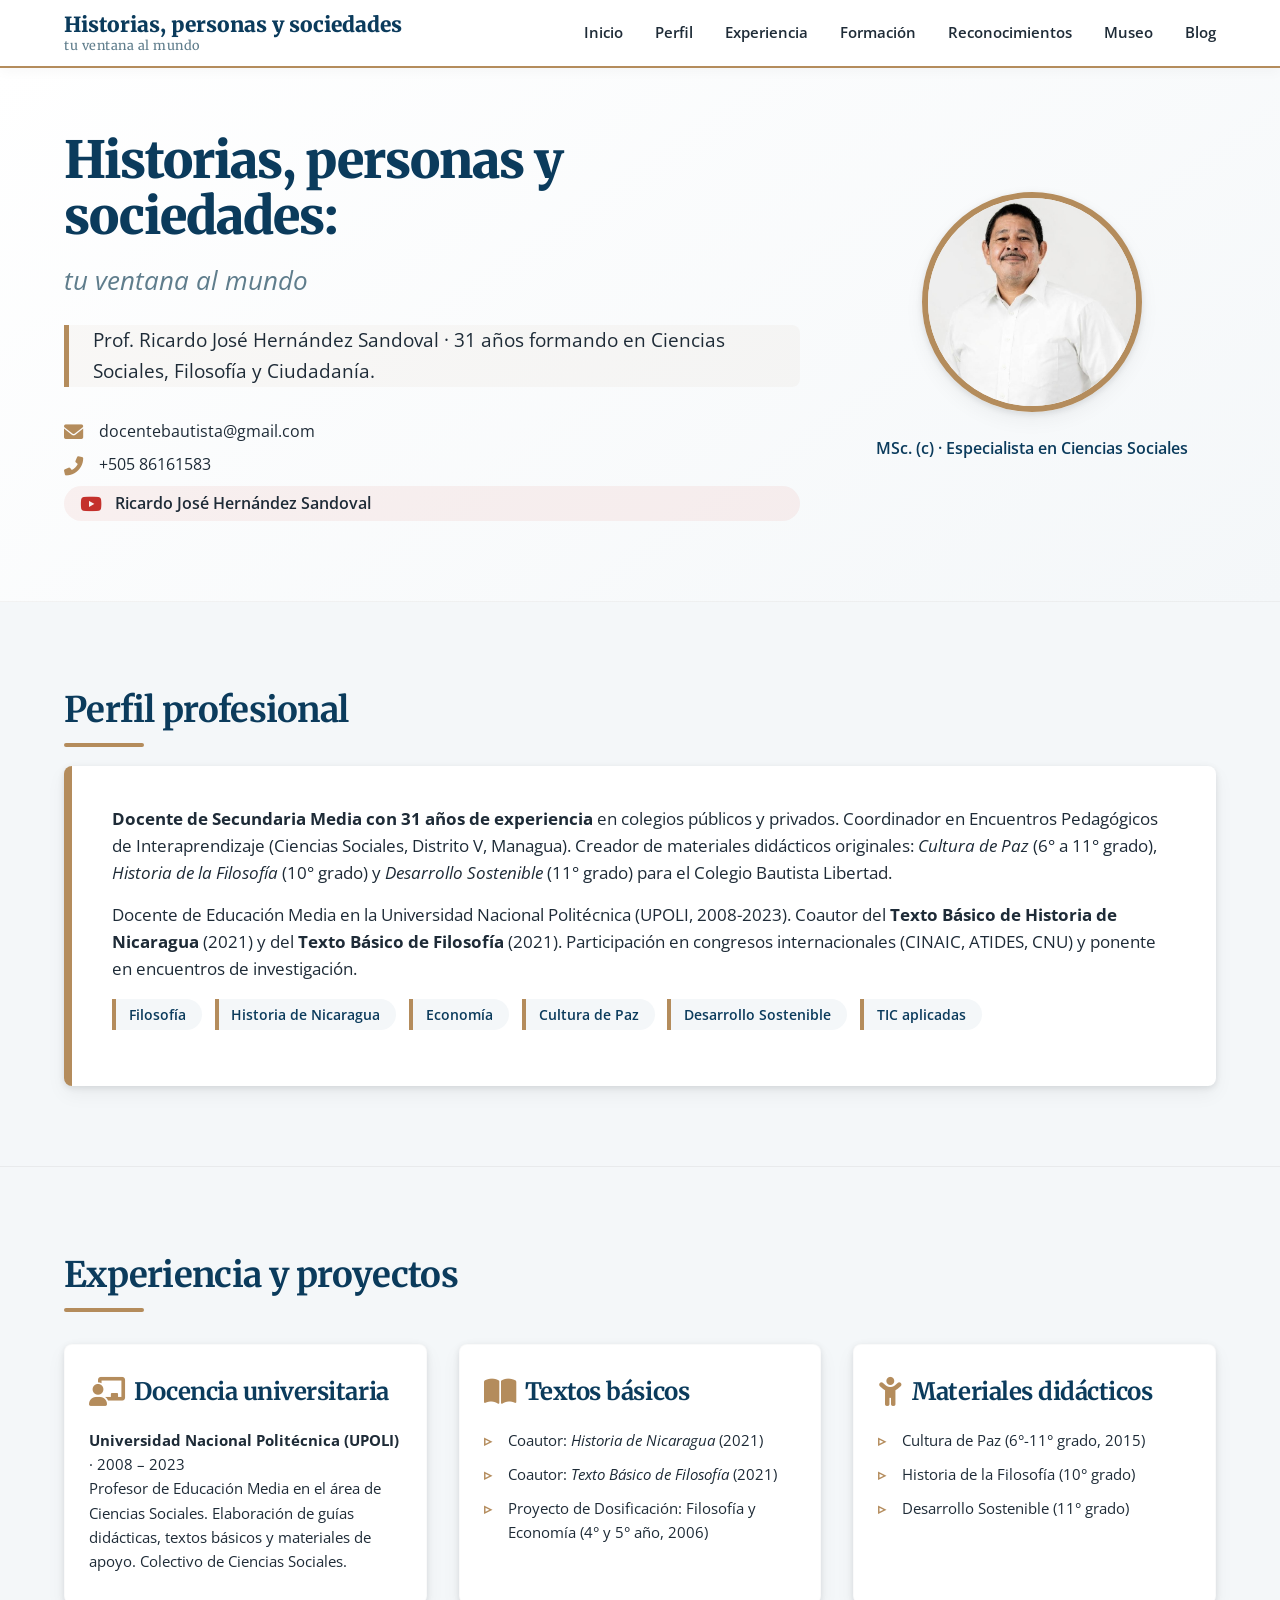
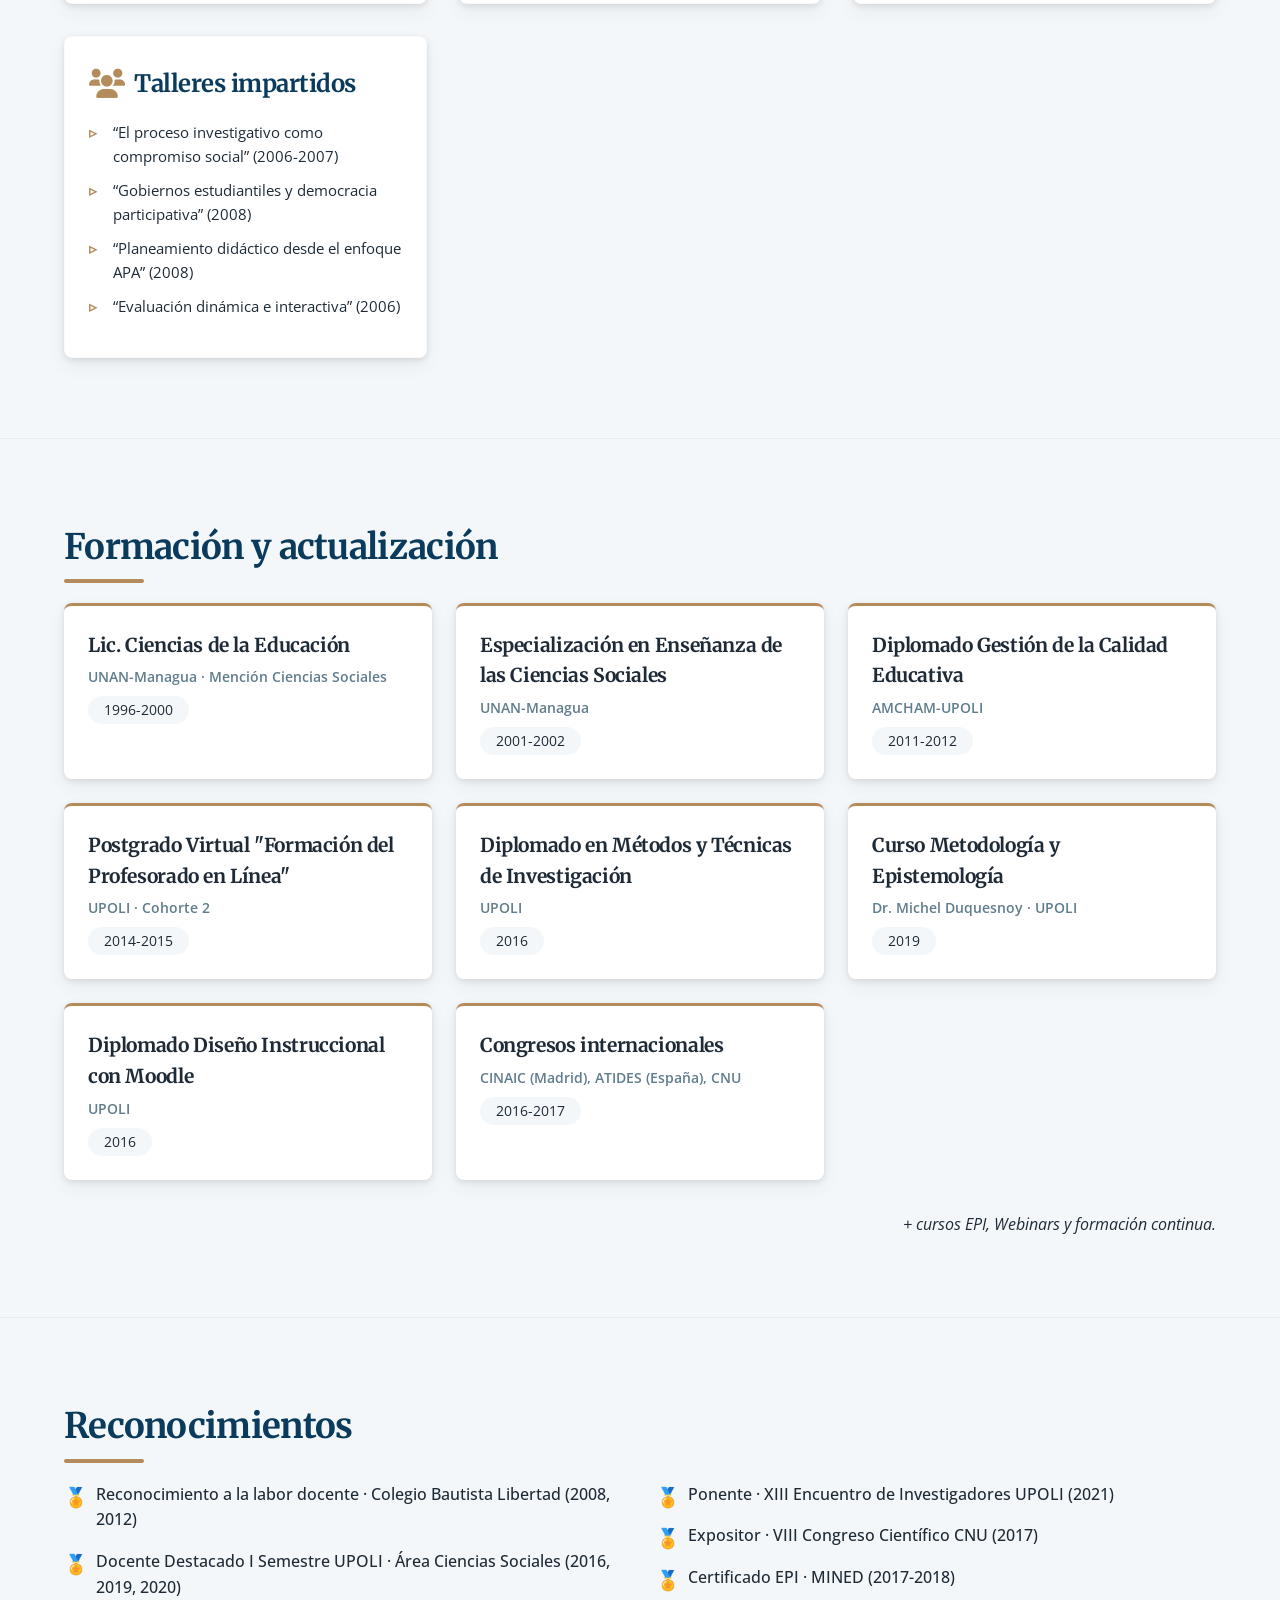
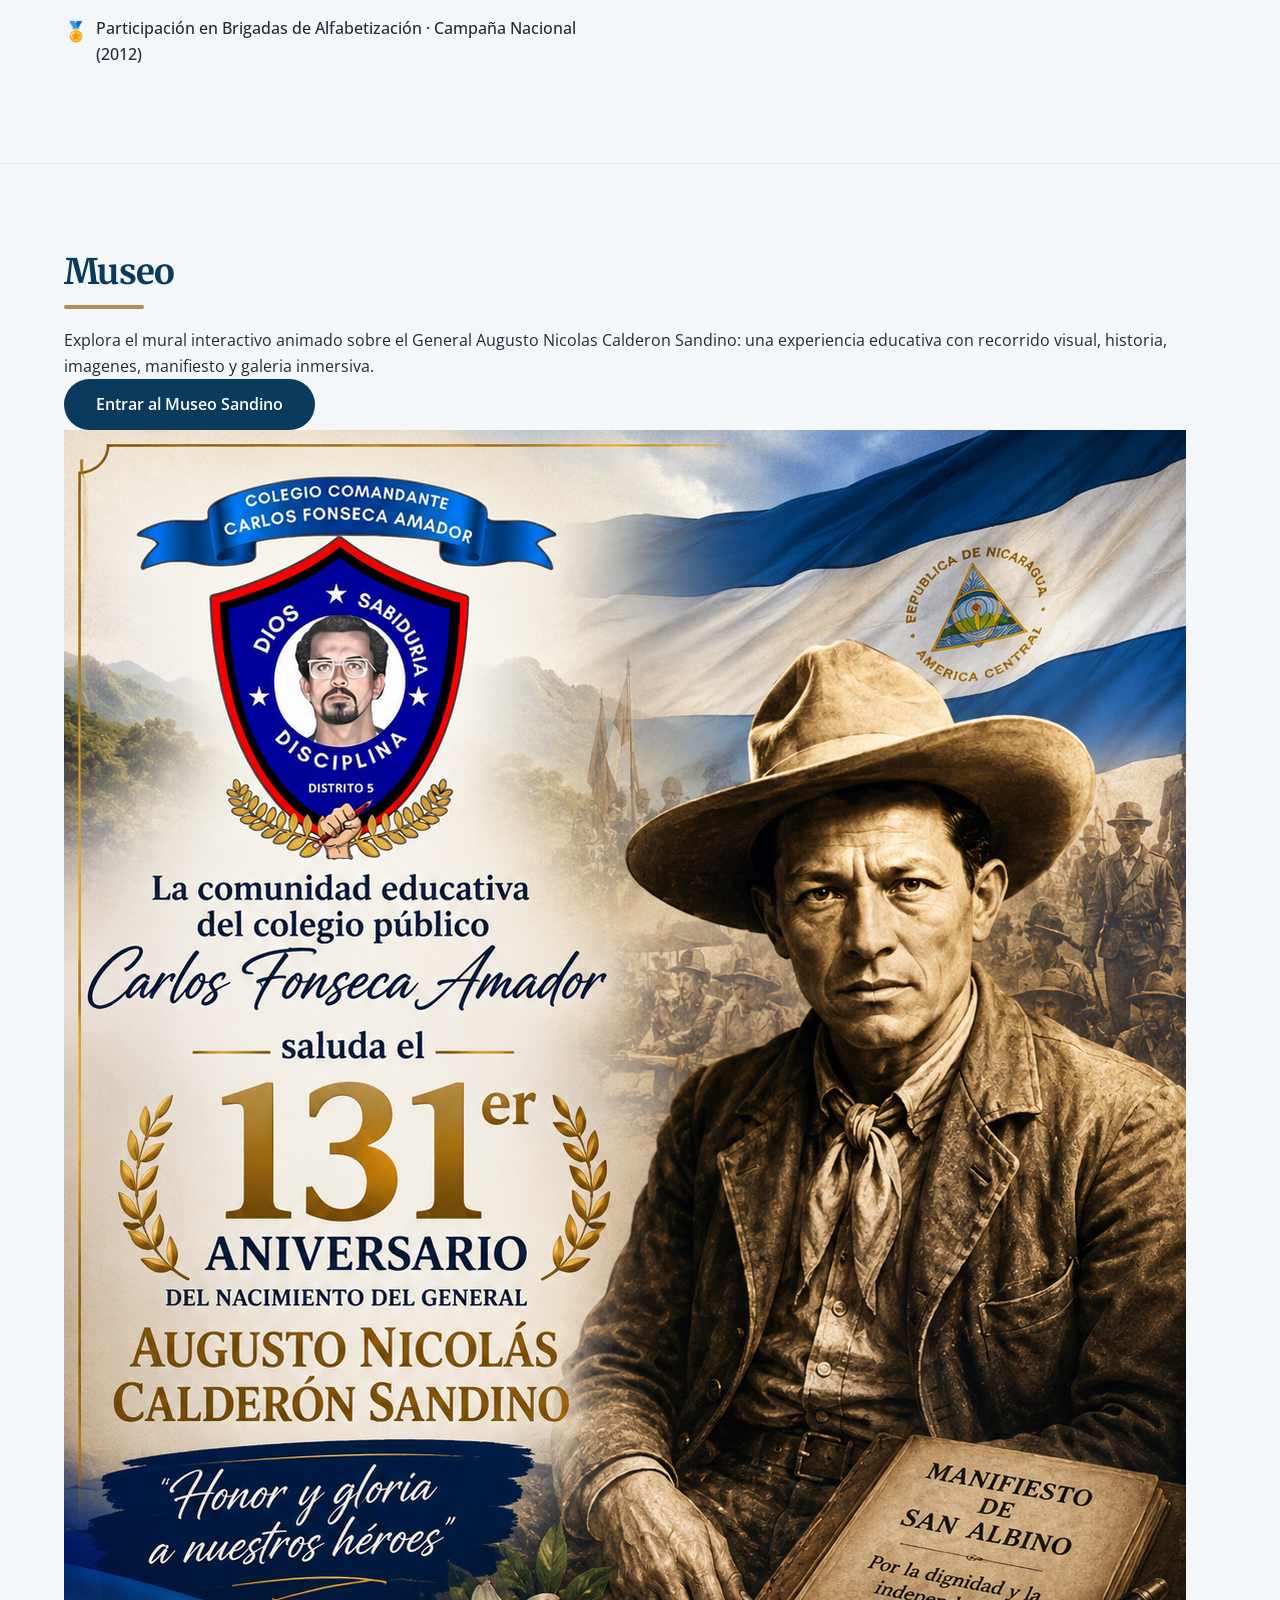
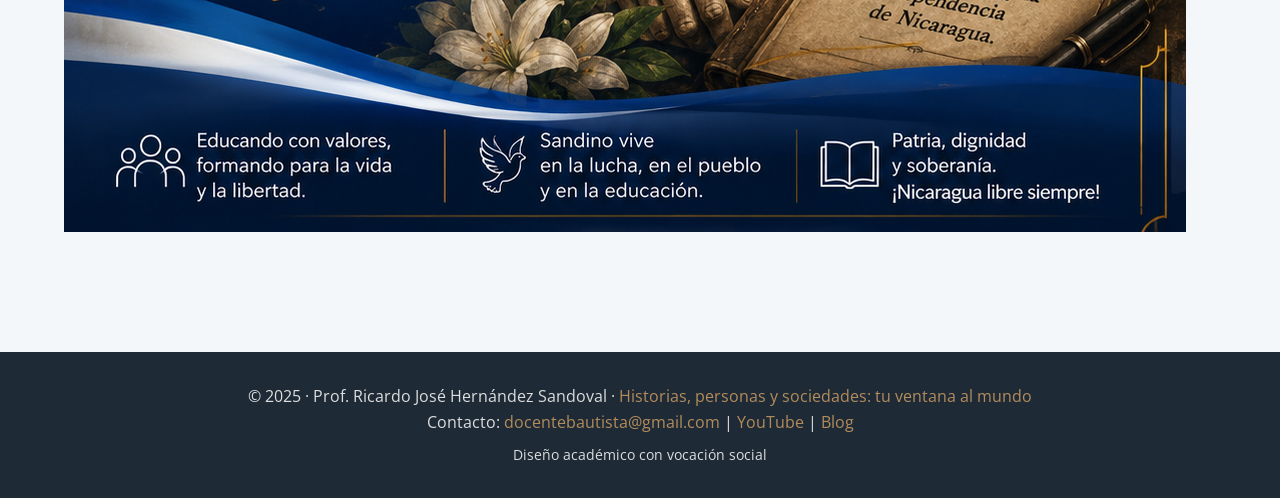
==== index.html @ a8b9818d "Publicar sitio de ciencias sociales" ====
<!DOCTYPE html>
<html lang="es">
<head>
    <meta charset="UTF-8">
    <meta name="viewport" content="width=device-width, initial-scale=1.0">
    <title>Historias, personas y sociedades · Prof. Ricardo Hernández</title>
    <!-- Fuentes Google Fonts -->
    <link rel="preconnect" href="https://fonts.googleapis.com">
    <link rel="preconnect" href="https://fonts.gstatic.com" crossorigin>
    <link href="https://fonts.googleapis.com/css2?family=Merriweather:wght@400;700;900&family=Open+Sans:wght@300;400;600;700&display=swap" rel="stylesheet">
    <!-- Font Awesome 6 -->
    <link rel="stylesheet" href="https://cdnjs.cloudflare.com/ajax/libs/font-awesome/6.0.0-beta3/css/all.min.css">
    <!-- Hoja de estilos personalizada -->
    <link rel="stylesheet" href="css/styles.css">
</head>
<body>
    <!-- BARRA DE NAVEGACIÓN -->
    <nav class="navbar">
        <div class="container">
            <div class="logo">
                <a href="index.html">Historias, personas y sociedades</a>
                <span>tu ventana al mundo</span>
            </div>
            <ul class="nav-menu" id="nav-menu">
                <li><a href="index.html#inicio">Inicio</a></li>
                <li><a href="index.html#perfil">Perfil</a></li>
                <li><a href="index.html#experiencia">Experiencia</a></li>
                <li><a href="index.html#formacion">Formación</a></li>
                <li><a href="index.html#reconocimientos">Reconocimientos</a></li>
                <li><a href="museo-sandino.html">Museo</a></li>
                <li><a href="blog.html">Blog</a></li>
            </ul>
            <div class="hamburger" id="hamburger">
                <span></span><span></span><span></span>
            </div>
        </div>
    </nav>

    <!-- SECCIÓN INICIO / HERO -->
    <section id="inicio">
        <div class="container hero">
            <div class="hero-content">
                <h1>Historias, personas y sociedades:</h1>
                <div class="subtitle">tu ventana al mundo</div>
                <p class="intro-text">Prof. Ricardo José Hernández Sandoval · 31 años formando en Ciencias Sociales, Filosofía y Ciudadanía.</p>
                <div class="hero-contact">
                    <p><i class="fas fa-envelope"></i> docentebautista@gmail.com</p>
                    <p><i class="fas fa-phone-alt"></i> +505 86161583</p>
                    <a href="https://www.youtube.com/@RicardoJoseHernandezSandoval" target="_blank" class="youtube-link"><i class="fab fa-youtube"></i> Ricardo José Hernández Sandoval</a>
                </div>
            </div>
            <div class="hero-avatar">
                <!-- Foto de perfil real: recortada desde la cintura hacia arriba y centrada -->
                <img src="profile.jpg" alt="Prof. Ricardo José Hernández Sandoval" style="width: 220px; height: 220px; border-radius: 50%; object-fit: cover; object-position: center 30%; border: 6px solid var(--accent); box-shadow: var(--shadow);">
                <p style="margin-top: 1rem; font-weight: 600; color: var(--primary);">MSc. (c) · Especialista en Ciencias Sociales</p>
            </div>
        </div>
    </section>

    <!-- PERFIL PROFESIONAL -->
    <section id="perfil">
        <div class="container">
            <h2 class="section-title">Perfil profesional</h2>
            <div class="perfil-texto">
                <p><strong>Docente de Secundaria Media con 31 años de experiencia</strong> en colegios públicos y privados. Coordinador en Encuentros Pedagógicos de Interaprendizaje (Ciencias Sociales, Distrito V, Managua). Creador de materiales didácticos originales: <em>Cultura de Paz</em> (6° a 11° grado), <em>Historia de la Filosofía</em> (10° grado) y <em>Desarrollo Sostenible</em> (11° grado) para el Colegio Bautista Libertad.</p>
                <p style="margin-top: 1rem;">Docente de Educación Media en la Universidad Nacional Politécnica (UPOLI, 2008-2023). Coautor del <strong>Texto Básico de Historia de Nicaragua</strong> (2021) y del <strong>Texto Básico de Filosofía</strong> (2021). Participación en congresos internacionales (CINAIC, ATIDES, CNU) y ponente en encuentros de investigación.</p>
                <div class="badge-list">
                    <span class="badge">Filosofía</span>
                    <span class="badge">Historia de Nicaragua</span>
                    <span class="badge">Economía</span>
                    <span class="badge">Cultura de Paz</span>
                    <span class="badge">Desarrollo Sostenible</span>
                    <span class="badge">TIC aplicadas</span>
                </div>
            </div>
        </div>
    </section>

    <!-- EXPERIENCIA DESTACADA y MATERIALES -->
    <section id="experiencia">
        <div class="container">
            <h2 class="section-title">Experiencia y proyectos</h2>
            <div class="card-grid">
                <div class="card">
                    <h3><i class="fas fa-chalkboard-teacher"></i> Docencia universitaria</h3>
                    <p><strong>Universidad Nacional Politécnica (UPOLI)</strong> · 2008 – 2023</p>
                    <p>Profesor de Educación Media en el área de Ciencias Sociales. Elaboración de guías didácticas, textos básicos y materiales de apoyo. Colectivo de Ciencias Sociales.</p>
                </div>
                <div class="card">
                    <h3><i class="fas fa-book-open"></i> Textos básicos</h3>
                    <ul>
                        <li>Coautor: <em>Historia de Nicaragua</em> (2021)</li>
                        <li>Coautor: <em>Texto Básico de Filosofía</em> (2021)</li>
                        <li>Proyecto de Dosificación: Filosofía y Economía (4° y 5° año, 2006)</li>
                    </ul>
                </div>
                <div class="card">
                    <h3><i class="fas fa-child"></i> Materiales didácticos</h3>
                    <ul>
                        <li>Cultura de Paz (6°-11° grado, 2015)</li>
                        <li>Historia de la Filosofía (10° grado)</li>
                        <li>Desarrollo Sostenible (11° grado)</li>
                    </ul>
                </div>
                <div class="card">
                    <h3><i class="fas fa-users"></i> Talleres impartidos</h3>
                    <ul>
                        <li>“El proceso investigativo como compromiso social” (2006-2007)</li>
                        <li>“Gobiernos estudiantiles y democracia participativa” (2008)</li>
                        <li>“Planeamiento didáctico desde el enfoque APA” (2008)</li>
                        <li>“Evaluación dinámica e interactiva” (2006)</li>
                    </ul>
                </div>
            </div>
        </div>
    </section>

    <!-- FORMACIÓN ACADÉMICA Y DIPLOMADOS -->
    <section id="formacion">
        <div class="container">
            <h2 class="section-title">Formación y actualización</h2>
            <div class="formacion-grid">
                <div class="formacion-item">
                    <h4>Lic. Ciencias de la Educación</h4>
                    <div class="institucion">UNAN-Managua · Mención Ciencias Sociales</div>
                    <div class="fecha">1996-2000</div>
                </div>
                <div class="formacion-item">
                    <h4>Especialización en Enseñanza de las Ciencias Sociales</h4>
                    <div class="institucion">UNAN-Managua</div>
                    <div class="fecha">2001-2002</div>
                </div>
                <div class="formacion-item">
                    <h4>Diplomado Gestión de la Calidad Educativa</h4>
                    <div class="institucion">AMCHAM-UPOLI</div>
                    <div class="fecha">2011-2012</div>
                </div>
                <div class="formacion-item">
                    <h4>Postgrado Virtual "Formación del Profesorado en Línea"</h4>
                    <div class="institucion">UPOLI · Cohorte 2</div>
                    <div class="fecha">2014-2015</div>
                </div>
                <div class="formacion-item">
                    <h4>Diplomado en Métodos y Técnicas de Investigación</h4>
                    <div class="institucion">UPOLI</div>
                    <div class="fecha">2016</div>
                </div>
                <div class="formacion-item">
                    <h4>Curso Metodología y Epistemología</h4>
                    <div class="institucion">Dr. Michel Duquesnoy · UPOLI</div>
                    <div class="fecha">2019</div>
                </div>
                <div class="formacion-item">
                    <h4>Diplomado Diseño Instruccional con Moodle</h4>
                    <div class="institucion">UPOLI</div>
                    <div class="fecha">2016</div>
                </div>
                <div class="formacion-item">
                    <h4>Congresos internacionales</h4>
                    <div class="institucion">CINAIC (Madrid), ATIDES (España), CNU</div>
                    <div class="fecha">2016-2017</div>
                </div>
            </div>
            <p style="margin-top: 2rem; text-align: right; font-style: italic;">+ cursos EPI, Webinars y formación continua.</p>
        </div>
    </section>

    <!-- RECONOCIMIENTOS -->
    <section id="reconocimientos">
        <div class="container">
            <h2 class="section-title">Reconocimientos</h2>
            <div style="display: grid; grid-template-columns: repeat(auto-fit, minmax(300px, 1fr)); gap: 2rem;">
                <ul class="reconocimientos-list">
                    <li>Reconocimiento a la labor docente · Colegio Bautista Libertad (2008, 2012)</li>
                    <li>Docente Destacado I Semestre UPOLI · Área Ciencias Sociales (2016, 2019, 2020)</li>
                    <li>Participación en Brigadas de Alfabetización · Campaña Nacional (2012)</li>
                </ul>
                <ul class="reconocimientos-list">
                    <li>Ponente · XIII Encuentro de Investigadores UPOLI (2021)</li>
                    <li>Expositor · VIII Congreso Científico CNU (2017)</li>
                    <li>Certificado EPI · MINED (2017-2018)</li>
                </ul>
            </div>
        </div>
    </section>

    <!-- MUSEO INTERACTIVO SANDINO -->
    <section id="museo">
        <div class="container museo-home">
            <div class="museo-home-content">
                <h2 class="section-title">Museo</h2>
                <p>Explora el mural interactivo animado sobre el General Augusto Nicolas Calderon Sandino: una experiencia educativa con recorrido visual, historia, imagenes, manifiesto y galeria inmersiva.</p>
                <a href="museo-sandino.html" class="btn museo-btn">Entrar al Museo Sandino</a>
            </div>
            <a href="museo-sandino.html" class="museo-preview" aria-label="Entrar al Museo Sandino">
                <img src="museo-sandino/assets/img/file_00000000f3e871fdb42c41a5eed35c4b.png" alt="Vista previa del mural interactivo sobre Sandino">
            </a>
        </div>
    </section>

    <!-- FOOTER -->
    <footer>
        <div class="container">
            <p>© 2025 · Prof. Ricardo José Hernández Sandoval · <a href="index.html">Historias, personas y sociedades: tu ventana al mundo</a></p>
            <p>Contacto: <a href="mailto:docentebautista@gmail.com">docentebautista@gmail.com</a> | <a href="https://www.youtube.com/@RicardoJoseHernandezSandoval" target="_blank">YouTube</a> | <a href="blog.html">Blog</a></p>
            <p style="margin-top: 0.5rem; font-size: 0.9rem;">Diseño académico con vocación social</p>
        </div>
    </footer>

    <!-- Archivo JavaScript -->
    <script src="scripts/script.js"></script>
</body>
</html>
---- css/styles.css ----
/* === RESET Y VARIABLES === */
* {
    margin: 0;
    padding: 0;
    box-sizing: border-box;
}

:root {
    --primary: #0b3b5c;       /* Azul profundo académico */
    --secondary: #5f7d8c;     /* Gris azulado para detalles */
    --accent: #b48c5c;        /* Acento cálido (ocre) */
    --light: #f4f7f9;         /* Fondo muy suave */
    --dark: #1e2b37;           /* Casi negro para textos */
    --white: #ffffff;
    --shadow: 0 8px 20px rgba(0,0,0,0.05), 0 2px 6px rgba(0,20,30,0.1);
    --border-radius: 8px;
}

body {
    font-family: 'Open Sans', sans-serif;
    color: var(--dark);
    background-color: var(--light);
    line-height: 1.6;
    scroll-behavior: smooth;
}

h1, h2, h3, h4 {
    font-family: 'Merriweather', serif;
    font-weight: 700;
    letter-spacing: -0.02em;
}

a {
    text-decoration: none;
    color: inherit;
}

.container {
    max-width: 1200px;
    margin: 0 auto;
    padding: 0 24px;
}

/* === NAVBAR === */
.navbar {
    background-color: var(--white);
    box-shadow: 0 4px 12px rgba(0,0,0,0.03);
    position: sticky;
    top: 0;
    z-index: 100;
    padding: 0.8rem 0;
    border-bottom: 2px solid var(--accent);
}

.navbar .container {
    display: flex;
    justify-content: space-between;
    align-items: center;
}

.logo {
    font-family: 'Merriweather', serif;
    font-weight: 900;
    font-size: 1.3rem;
    color: var(--primary);
    line-height: 1.2;
}
.logo span {
    display: block;
    font-size: 0.8rem;
    font-weight: 400;
    color: var(--secondary);
    letter-spacing: 0.5px;
}

.nav-menu {
    display: flex;
    list-style: none;
    gap: 2rem;
}

.nav-menu a {
    font-weight: 600;
    font-size: 0.95rem;
    color: var(--dark);
    padding: 0.5rem 0;
    border-bottom: 2px solid transparent;
    transition: 0.2s;
}
.nav-menu a:hover {
    border-bottom-color: var(--accent);
    color: var(--primary);
}

.hamburger {
    display: none;
    flex-direction: column;
    cursor: pointer;
    gap: 5px;
}
.hamburger span {
    width: 28px;
    height: 3px;
    background-color: var(--primary);
    border-radius: 3px;
    transition: 0.2s;
}

/* === SECCIONES GENERALES === */
section {
    padding: 5rem 0;
    border-bottom: 1px solid rgba(0,0,0,0.05);
}
section:last-of-type {
    border-bottom: none;
}

.section-title {
    font-size: 2.2rem;
    color: var(--primary);
    margin-bottom: 1.2rem;
    position: relative;
    padding-bottom: 0.5rem;
}
.section-title::after {
    content: '';
    position: absolute;
    bottom: 0;
    left: 0;
    width: 80px;
    height: 4px;
    background: var(--accent);
    border-radius: 4px;
}

.card-grid {
    display: grid;
    grid-template-columns: repeat(auto-fit, minmax(280px, 1fr));
    gap: 2rem;
    margin-top: 2rem;
}

.card {
    background: var(--white);
    border-radius: var(--border-radius);
    padding: 1.8rem 1.5rem;
    box-shadow: var(--shadow);
    transition: transform 0.2s, box-shadow 0.2s;
    border: 1px solid rgba(0,0,0,0.02);
}
.card:hover {
    transform: translateY(-5px);
    box-shadow: 0 15px 30px rgba(0,30,50,0.1);
}
.card h3 {
    color: var(--primary);
    margin-bottom: 1rem;
    font-size: 1.5rem;
    display: flex;
    align-items: center;
    gap: 0.6rem;
}
.card h3 i {
    color: var(--accent);
    font-size: 1.8rem;
}
.card p, .card li {
    color: var(--dark);
    font-size: 0.95rem;
}
.card ul {
    list-style: none;
}
.card li {
    margin-bottom: 0.6rem;
    padding-left: 1.5rem;
    position: relative;
}
.card li::before {
    content: "▹";
    color: var(--accent);
    position: absolute;
    left: 0;
    font-weight: bold;
}

.badge-list {
    display: flex;
    flex-wrap: wrap;
    gap: 0.8rem;
    margin: 1rem 0;
}
.badge {
    background: var(--light);
    border-left: 4px solid var(--accent);
    padding: 0.3rem 1rem 0.3rem 0.8rem;
    font-weight: 600;
    font-size: 0.85rem;
    color: var(--primary);
    border-radius: 0 20px 20px 0;
}

/* === HERO === */
#inicio {
    background: linear-gradient(145deg, var(--white) 0%, var(--light) 100%);
    padding: 4rem 0 5rem;
}
.hero {
    display: flex;
    align-items: center;
    gap: 3rem;
    flex-wrap: wrap;
}
.hero-content {
    flex: 2;
    min-width: 300px;
}
.hero-content h1 {
    font-size: 3.2rem;
    font-weight: 900;
    color: var(--primary);
    line-height: 1.1;
    margin-bottom: 1rem;
}
.hero-content .subtitle {
    font-size: 1.6rem;
    font-weight: 400;
    color: var(--secondary);
    margin-bottom: 1.5rem;
    font-style: italic;
}
.hero-content .intro-text {
    font-size: 1.2rem;
    margin-bottom: 2rem;
    border-left: 5px solid var(--accent);
    padding-left: 1.5rem;
    background: rgba(180,140,92,0.05);
    border-radius: 0 8px 8px 0;
}
.hero-avatar {
    flex: 1;
    min-width: 220px;
    text-align: center;
}
.avatar-circle {
    width: 220px;
    height: 220px;
    background: var(--primary);
    border-radius: 50%;
    margin: 0 auto;
    display: flex;
    align-items: center;
    justify-content: center;
    border: 6px solid var(--accent);
    box-shadow: var(--shadow);
}
.avatar-circle span {
    font-size: 5rem;
    font-weight: 900;
    color: var(--white);
    font-family: 'Merriweather', serif;
    text-transform: uppercase;
    letter-spacing: 4px;
}
.hero-contact {
    margin-top: 1rem;
    display: flex;
    flex-direction: column;
    gap: 0.5rem;
}
.hero-contact a, .hero-contact p {
    display: inline-flex;
    align-items: center;
    gap: 0.7rem;
    font-size: 1rem;
    color: var(--dark);
}
.hero-contact i {
    color: var(--accent);
    width: 1.5rem;
    font-size: 1.2rem;
}
.youtube-link {
    background: #c4302b10;
    padding: 0.3rem 1rem;
    border-radius: 40px;
    font-weight: 600;
}
.youtube-link i {
    color: #c4302b;
}

/* === PERFIL === */
.perfil-texto {
    background: var(--white);
    padding: 2.5rem;
    border-radius: var(--border-radius);
    box-shadow: var(--shadow);
    font-size: 1.05rem;
    border-left: 8px solid var(--accent);
}

/* === EXPERIENCIA === */
.exp-item {
    margin-bottom: 2rem;
}
.exp-item h3 {
    font-size: 1.4rem;
    margin-bottom: 0.2rem;
    color: var(--primary);
}
.exp-meta {
    font-weight: 600;
    color: var(--secondary);
    margin-bottom: 0.5rem;
    display: block;
}

/* === FORMACIÓN === */
.formacion-grid {
    display: grid;
    grid-template-columns: repeat(auto-fill, minmax(280px, 1fr));
    gap: 1.5rem;
}
.formacion-item {
    background: var(--white);
    padding: 1.5rem;
    border-radius: var(--border-radius);
    box-shadow: var(--shadow);
    border-top: 3px solid var(--accent);
}
.formacion-item h4 {
    font-size: 1.2rem;
    margin-bottom: 0.3rem;
}
.formacion-item .institucion {
    color: var(--secondary);
    font-weight: 600;
    font-size: 0.9rem;
    margin-bottom: 0.5rem;
}
.formacion-item .fecha {
    font-size: 0.85rem;
    background: var(--light);
    display: inline-block;
    padding: 0.2rem 1rem;
    border-radius: 20px;
}

/* === RECONOCIMIENTOS === */
.reconocimientos-list {
    list-style: none;
}
.reconocimientos-list li {
    margin-bottom: 1rem;
    padding-left: 2rem;
    position: relative;
    font-weight: 500;
}
.reconocimientos-list li::before {
    content: "🏅";
    position: absolute;
    left: 0;
    color: var(--accent);
    font-size: 1.2rem;
}

/* === BLOG === */
.blog-intro {
    font-size: 1.2rem;
    margin-bottom: 2rem;
    color: var(--secondary);
}
.blog-grid {
    display: grid;
    grid-template-columns: repeat(auto-fit, minmax(280px, 1fr));
    gap: 2rem;
    margin-top: 1rem;
}
.blog-card {
    background: var(--white);
    border-radius: var(--border-radius);
    padding: 1.8rem 1.5rem;
    box-shadow: var(--shadow);
    transition: transform 0.2s, box-shadow 0.2s;
    border: 1px solid rgba(0,0,0,0.02);
    display: flex;
    flex-direction: column;
}
.blog-card:hover {
    transform: translateY(-5px);
    box-shadow: 0 15px 30px rgba(0,30,50,0.1);
}
.blog-card-header {
    display: flex;
    align-items: center;
    gap: 0.8rem;
    margin-bottom: 0.8rem;
}
.blog-card-header i {
    font-size: 2rem;
    color: var(--accent);
}
.blog-card-header h3 {
    font-size: 1.4rem;
    color: var(--primary);
    margin: 0;
}
.blog-meta {
    font-size: 0.85rem;
    color: var(--secondary);
    margin-bottom: 0.8rem;
    font-weight: 600;
}
.blog-excerpt {
    font-size: 0.95rem;
    margin-bottom: 1.2rem;
    flex-grow: 1;
}
.blog-link {
    color: var(--primary);
    font-weight: 600;
    display: inline-flex;
    align-items: center;
    gap: 0.4rem;
    transition: gap 0.2s;
    border-bottom: 1px solid transparent;
}
.blog-link:hover {
    gap: 0.8rem;
    border-bottom-color: var(--accent);
}
.blog-card-youtube {
    border-left: 4px solid #c4302b;
}
.blog-note {
    margin-top: 2.5rem;
    font-style: italic;
    text-align: center;
    background: var(--light);
    padding: 1rem;
    border-radius: 40px;
}
.blog-note a {
    color: var(--primary);
    text-decoration: underline;
}

/* === BOTONES (útil para enlaces) === */
.btn {
    display: inline-block;
    background: var(--primary);
    color: white;
    padding: 0.8rem 2rem;
    border-radius: 40px;
    font-weight: 600;
    transition: background 0.2s;
    border: none;
    cursor: pointer;
}
.btn:hover {
    background: var(--secondary);
}

/* === FOOTER === */
footer {
    background: var(--dark);
    color: #ddd;
    text-align: center;
    padding: 2rem 0;
    margin-top: 2rem;
}
footer a {
    color: var(--accent);
}
footer a:hover {
    text-decoration: underline;
}

/* === RESPONSIVE === */
@media (max-width: 768px) {
    .nav-menu {
        position: fixed;
        left: -100%;
        top: 70px;
        flex-direction: column;
        background-color: var(--white);
        width: 100%;
        text-align: center;
        transition: 0.3s;
        box-shadow: 0 10px 20px rgba(0,0,0,0.1);
        padding: 2rem 0;
        gap: 1.5rem;
        border-top: 2px solid var(--accent);
    }
    .nav-menu.active {
        left: 0;
    }
    .hamburger {
        display: flex;
    }
    .hero {
        flex-direction: column-reverse;
        text-align: center;
    }
    .hero-content h1 {
        font-size: 2.5rem;
    }
    .hero-content .intro-text {
        text-align: left;
    }
    .section-title {
        font-size: 2rem;
    }

    .nav-menu a.active {
    border-bottom-color: var(--accent);
    color: var(--primary);
}
}
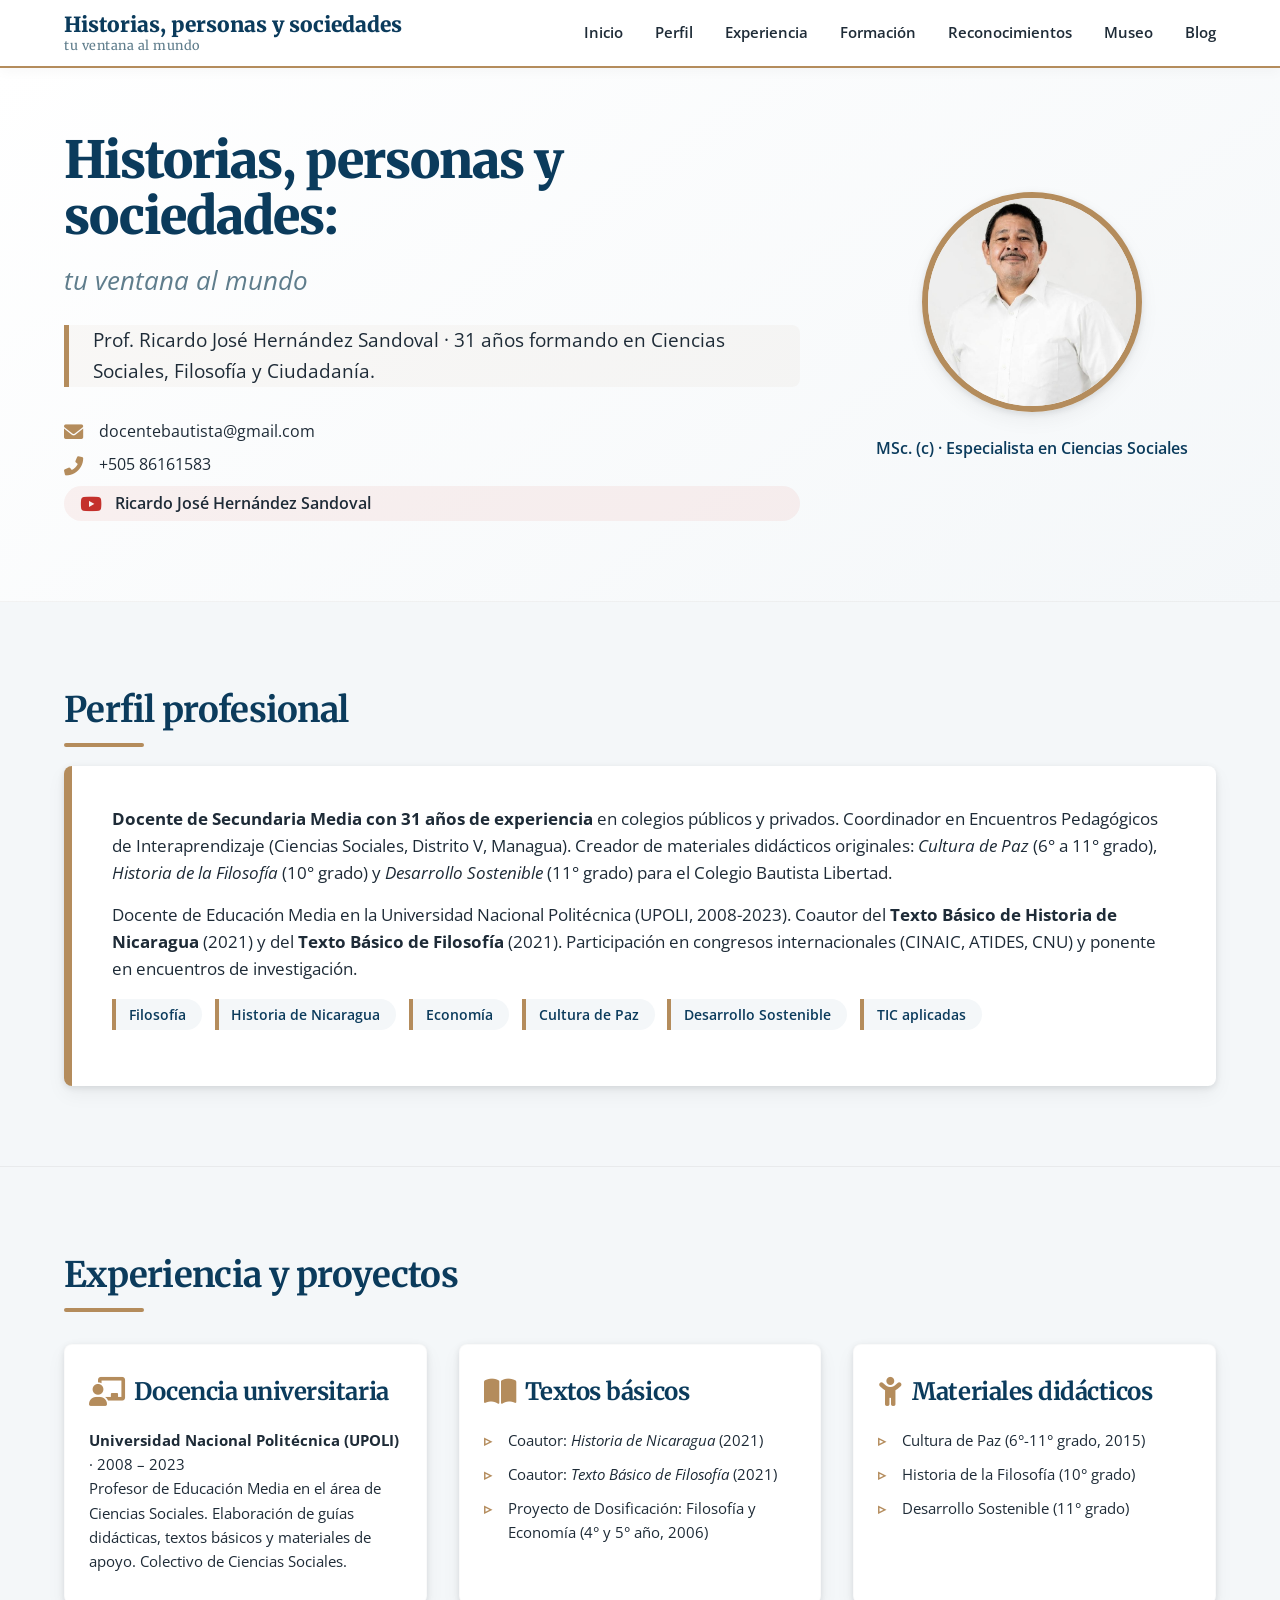
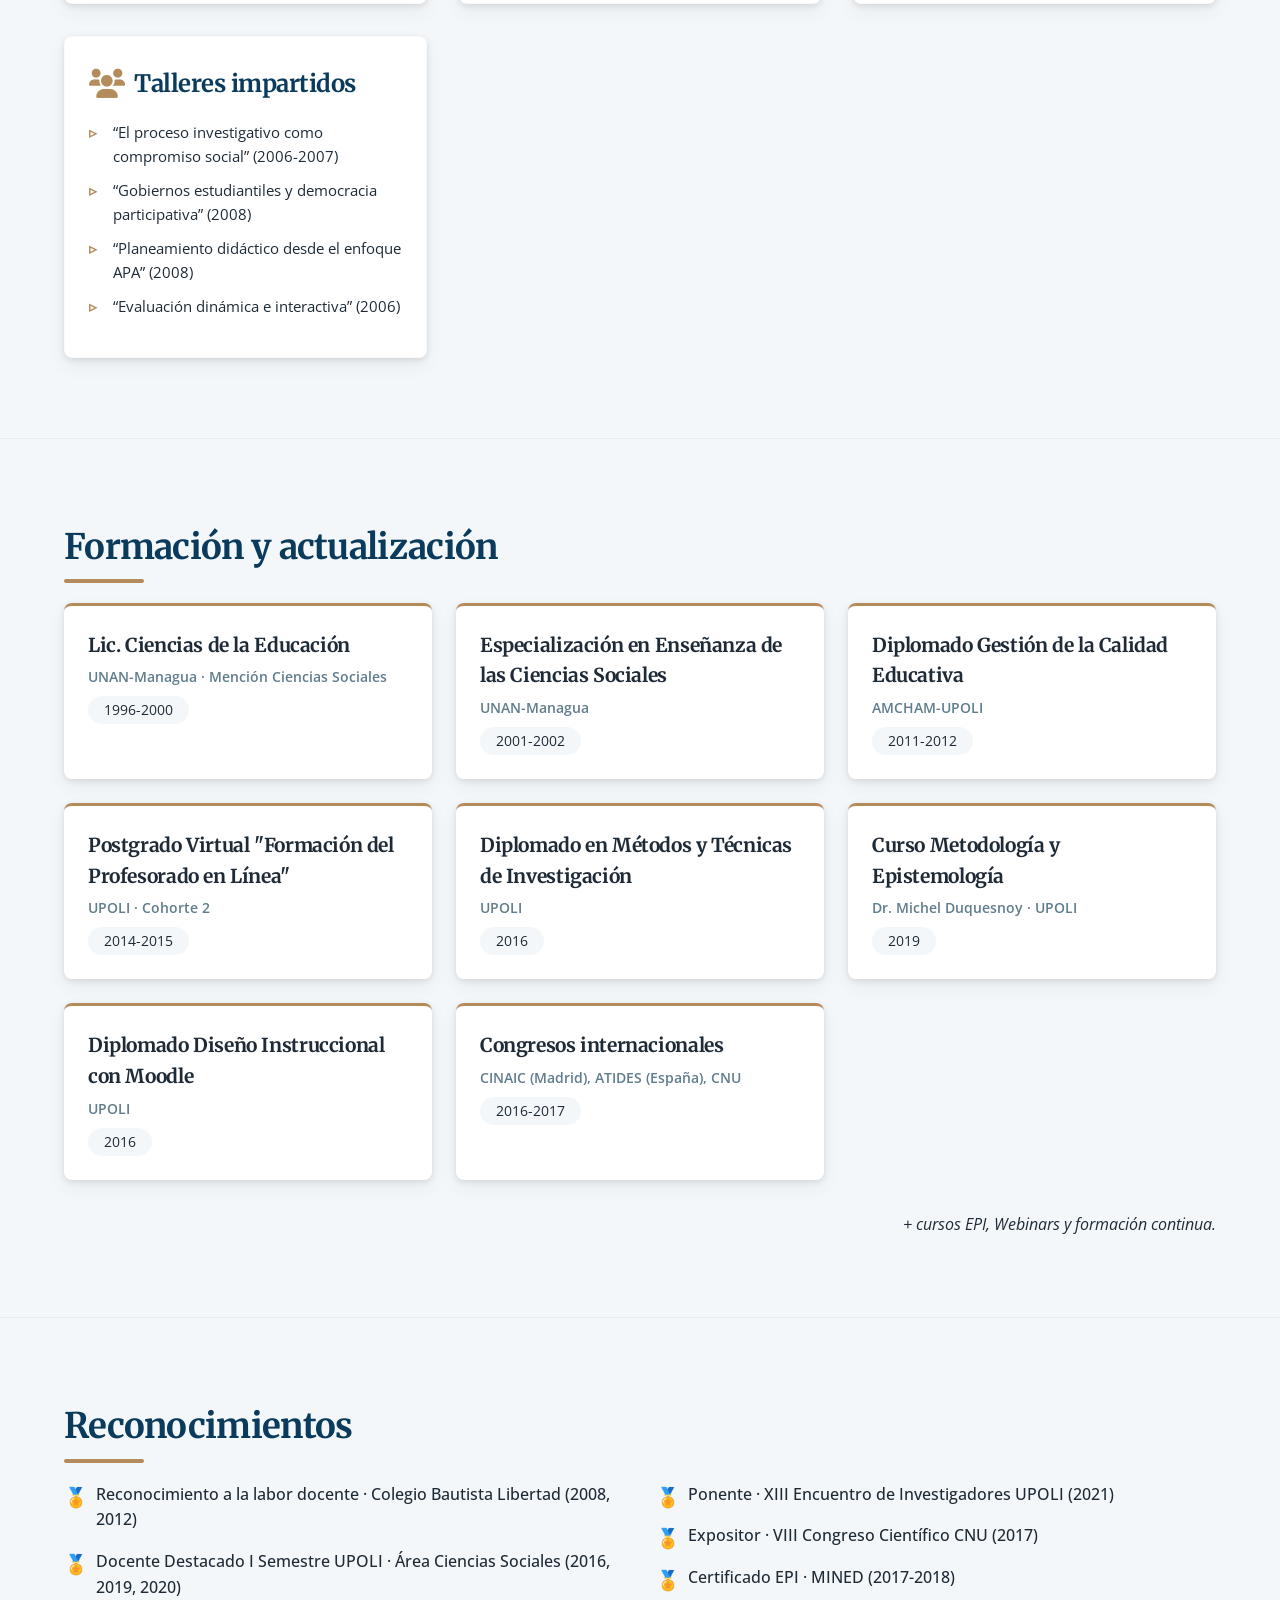
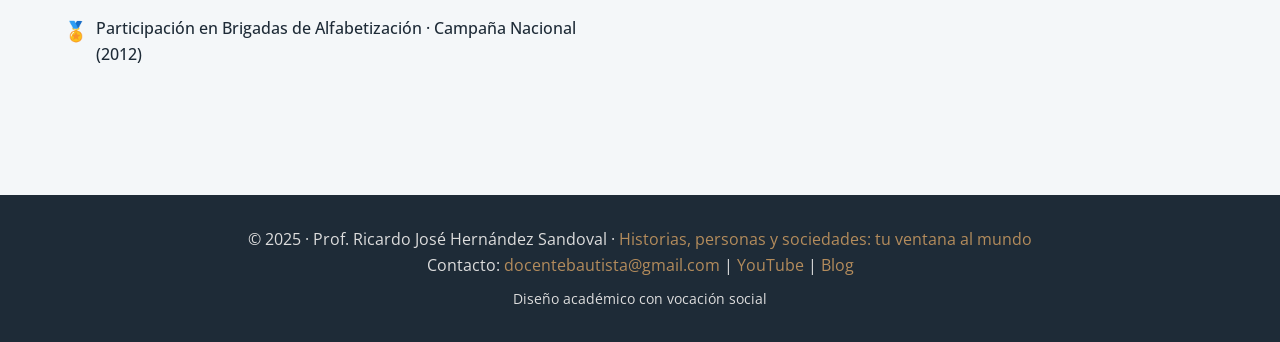
==== commit 3a6f70e6: "Eliminar seccion museo del inicio" ====
--- a/index.html
+++ b/index.html
@@ -184,20 +184,6 @@
         </div>
     </section>
 
-    <!-- MUSEO INTERACTIVO SANDINO -->
-    <section id="museo">
-        <div class="container museo-home">
-            <div class="museo-home-content">
-                <h2 class="section-title">Museo</h2>
-                <p>Explora el mural interactivo animado sobre el General Augusto Nicolas Calderon Sandino: una experiencia educativa con recorrido visual, historia, imagenes, manifiesto y galeria inmersiva.</p>
-                <a href="museo-sandino.html" class="btn museo-btn">Entrar al Museo Sandino</a>
-            </div>
-            <a href="museo-sandino.html" class="museo-preview" aria-label="Entrar al Museo Sandino">
-                <img src="museo-sandino/assets/img/file_00000000f3e871fdb42c41a5eed35c4b.png" alt="Vista previa del mural interactivo sobre Sandino">
-            </a>
-        </div>
-    </section>
-
     <!-- FOOTER -->
     <footer>
         <div class="container">
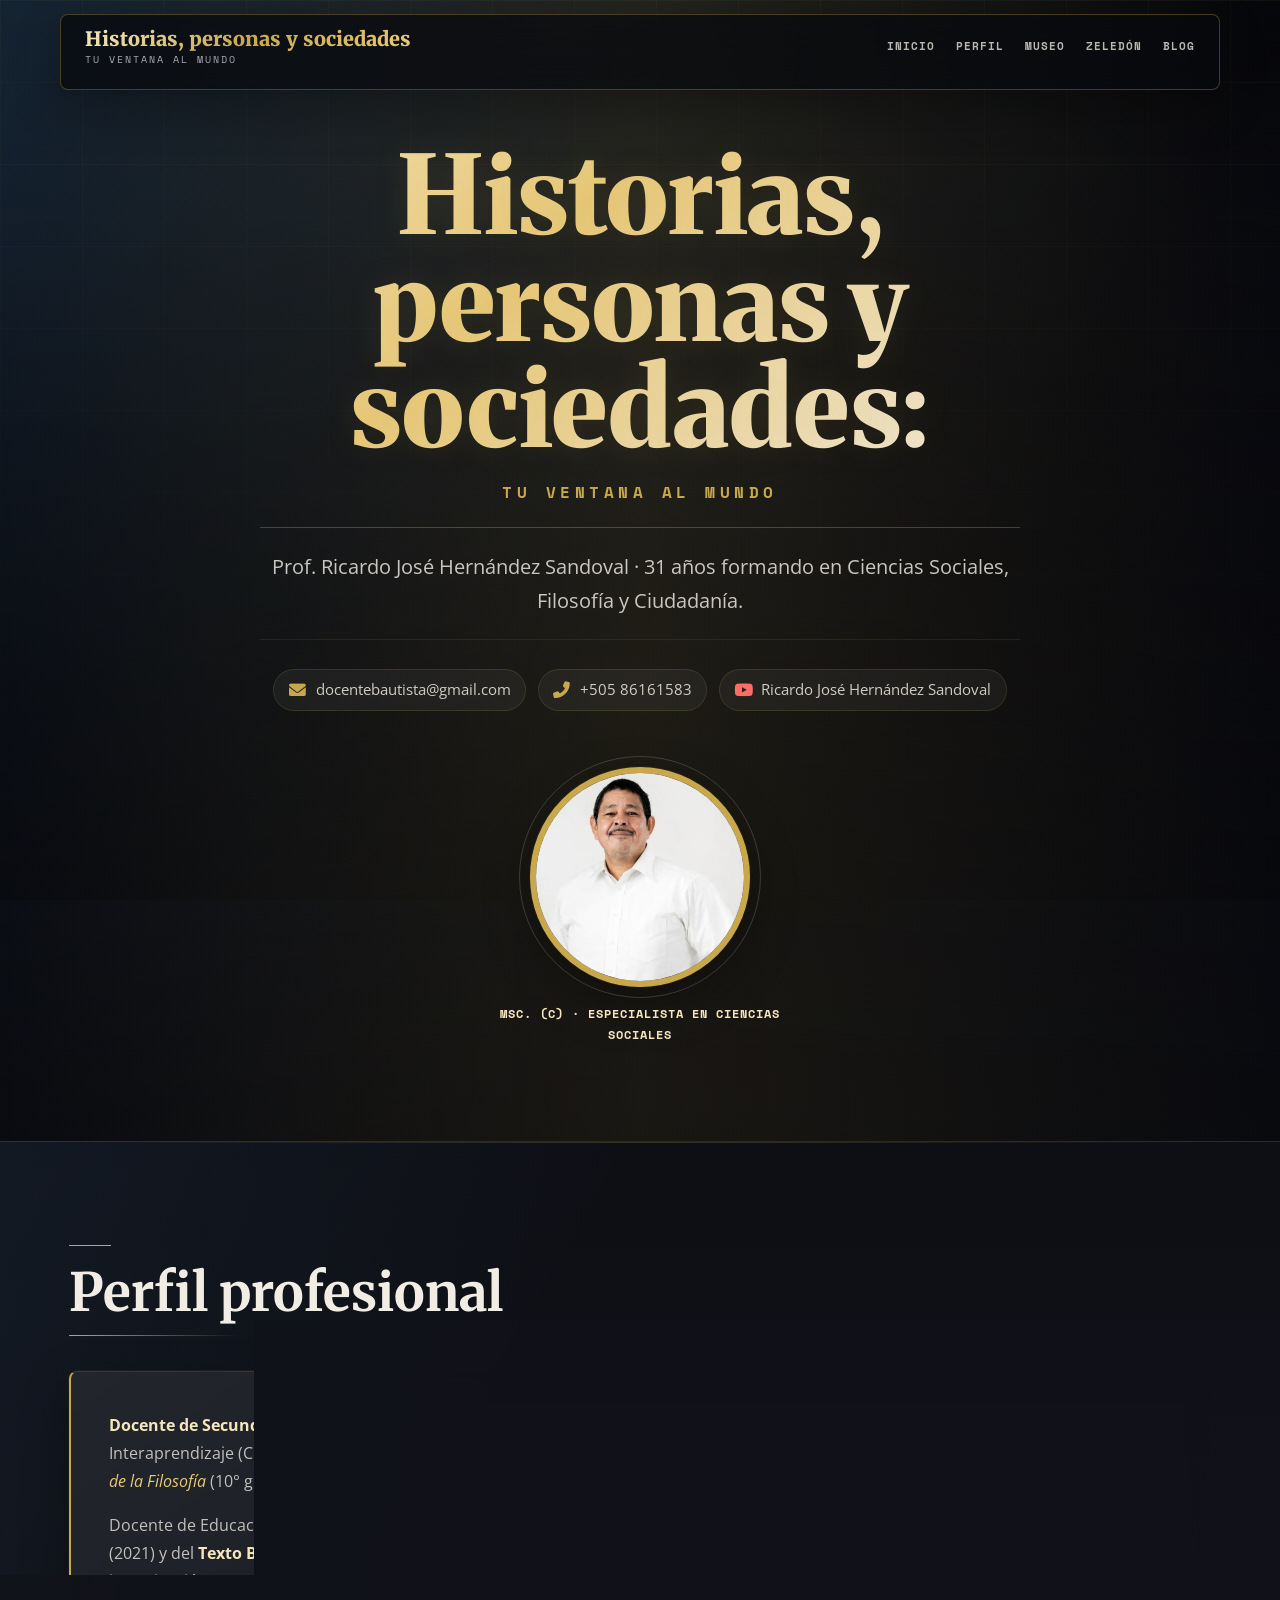
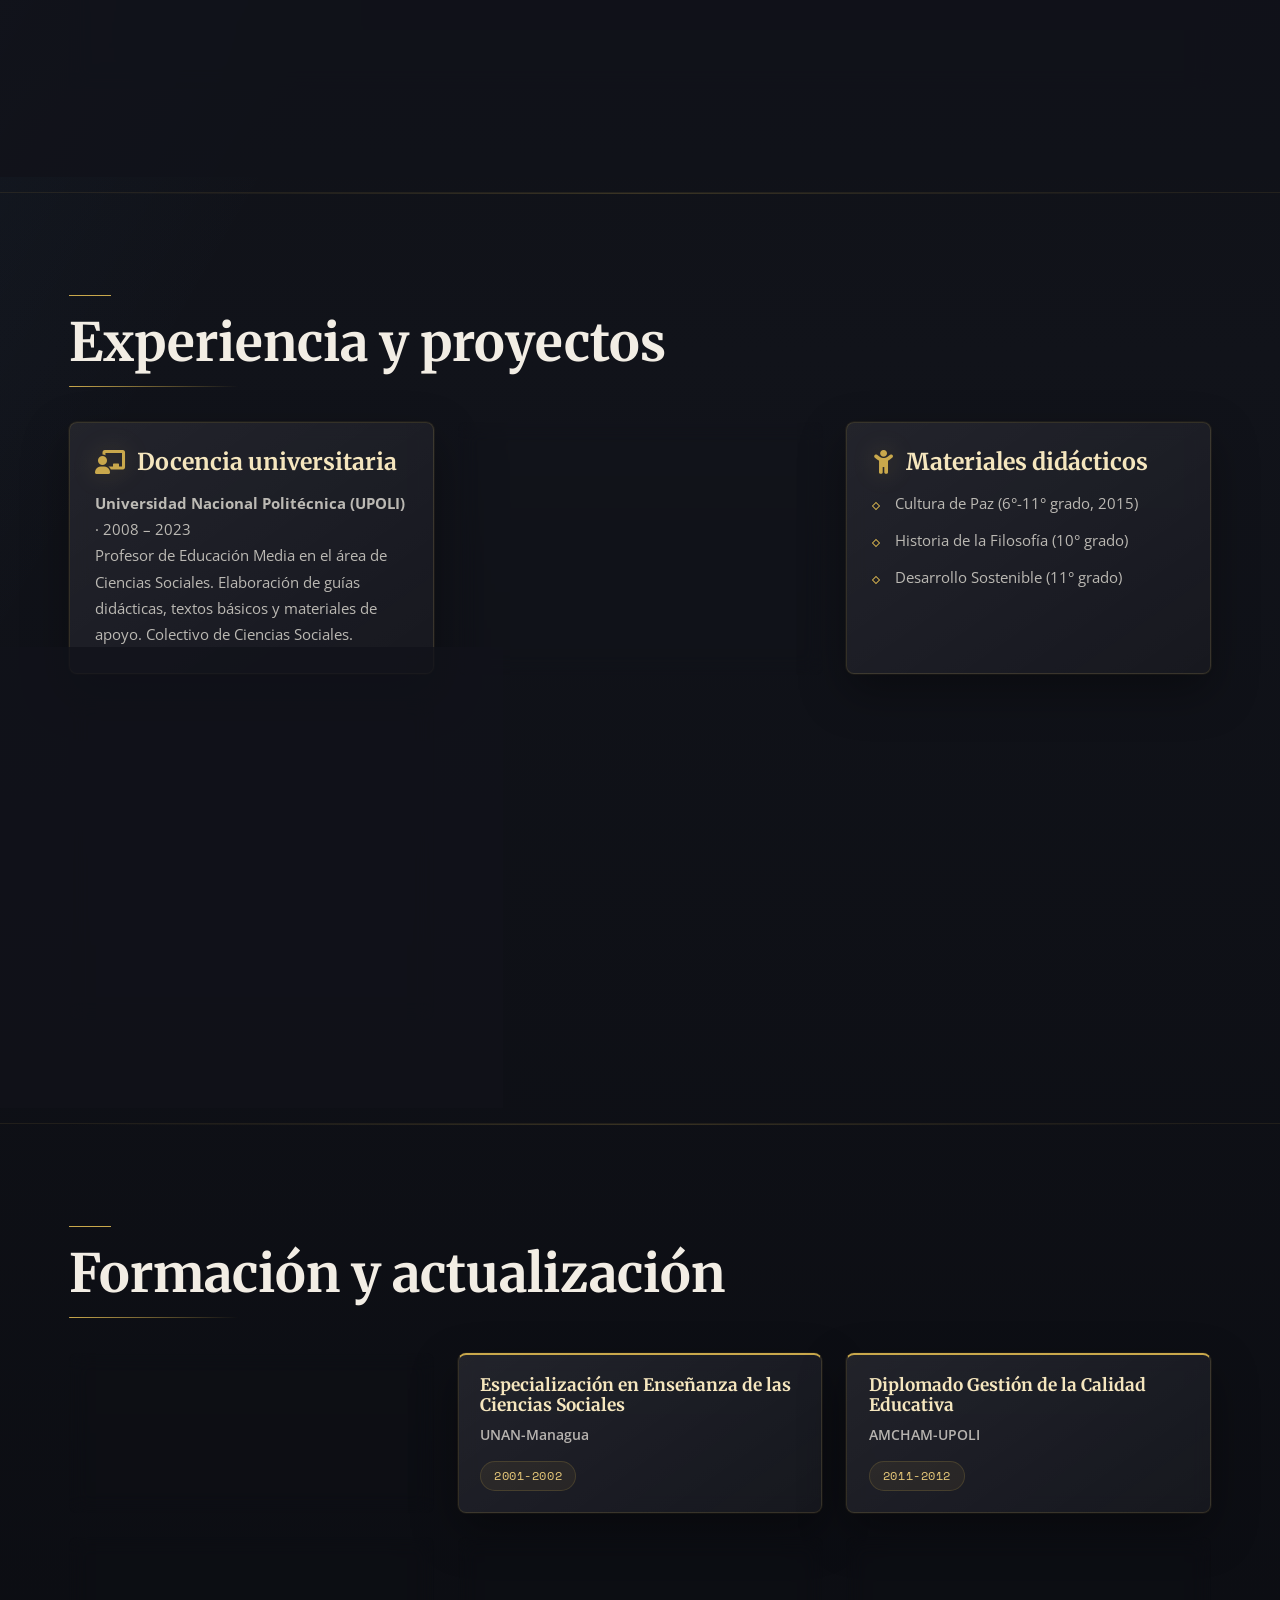
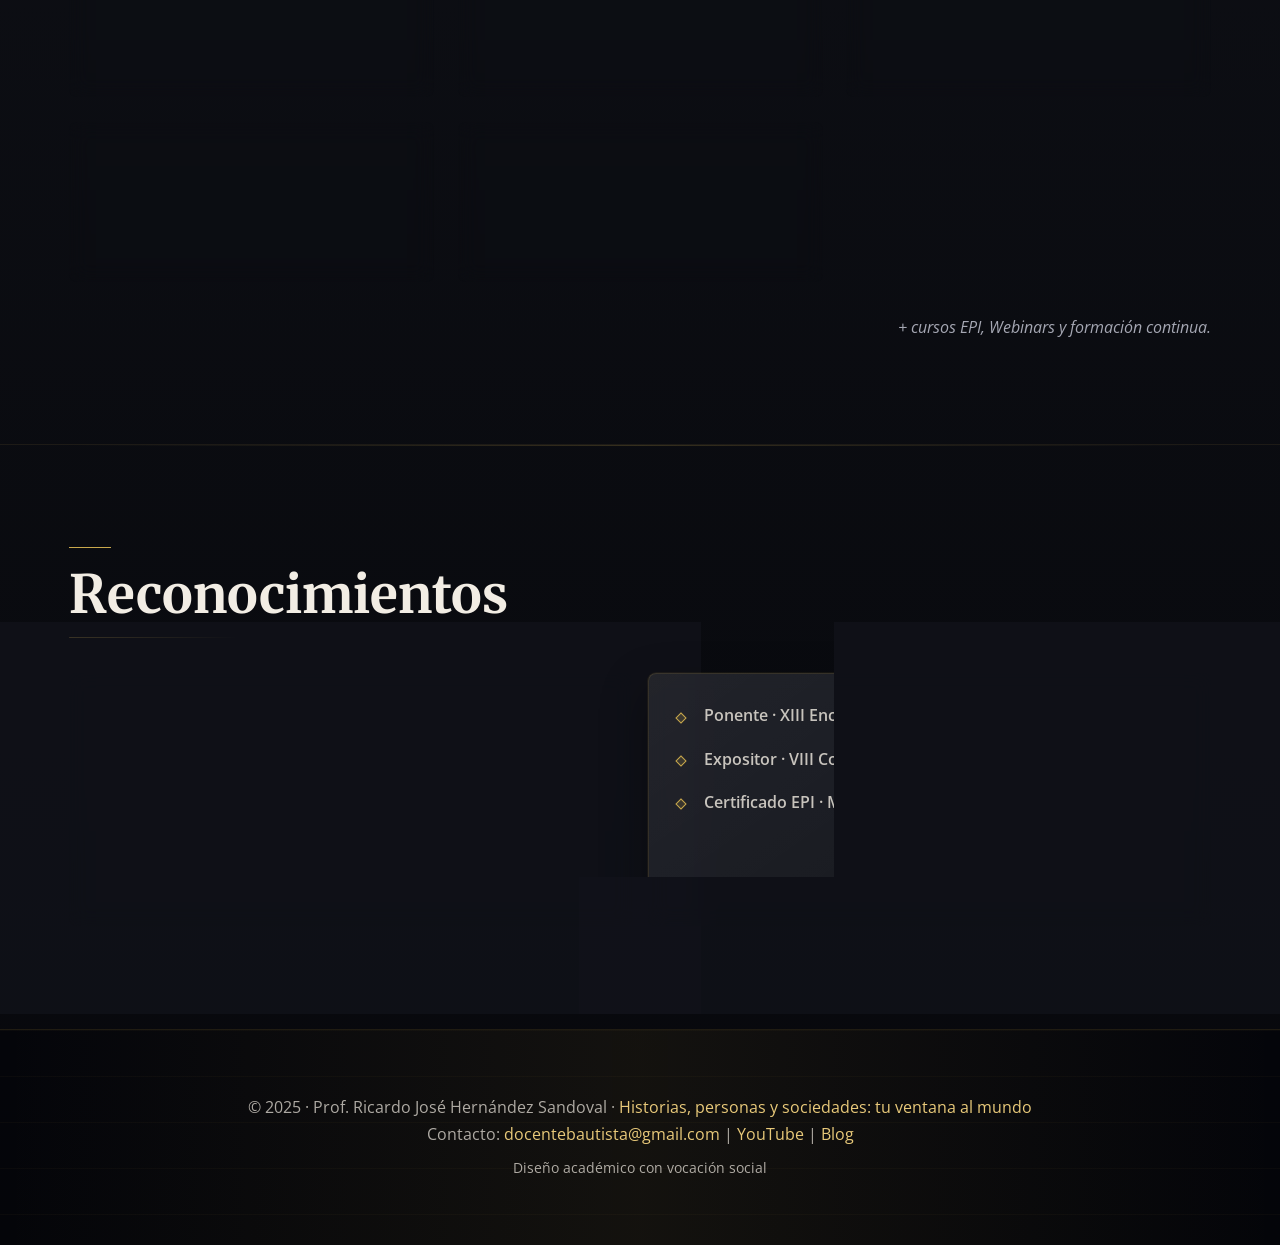
==== commit c9dec805: "Integrar sitio interactivo de Benjamin Zeledon" ====
--- a/index.html
+++ b/index.html
@@ -3,11 +3,12 @@
 <head>
     <meta charset="UTF-8">
     <meta name="viewport" content="width=device-width, initial-scale=1.0">
+    <meta name="description" content="Sitio academico del Prof. Ricardo Jose Hernandez Sandoval sobre Ciencias Sociales, Filosofia, Historia, ciudadania y recursos educativos.">
     <title>Historias, personas y sociedades · Prof. Ricardo Hernández</title>
     <!-- Fuentes Google Fonts -->
     <link rel="preconnect" href="https://fonts.googleapis.com">
     <link rel="preconnect" href="https://fonts.gstatic.com" crossorigin>
-    <link href="https://fonts.googleapis.com/css2?family=Merriweather:wght@400;700;900&family=Open+Sans:wght@300;400;600;700&display=swap" rel="stylesheet">
+    <link href="https://fonts.googleapis.com/css2?family=Merriweather:wght@400;700;900&family=Open+Sans:wght@300;400;600;700&family=Space+Mono:wght@400;700&display=swap" rel="stylesheet">
     <!-- Font Awesome 6 -->
     <link rel="stylesheet" href="https://cdnjs.cloudflare.com/ajax/libs/font-awesome/6.0.0-beta3/css/all.min.css">
     <!-- Hoja de estilos personalizada -->
@@ -15,7 +16,7 @@
 </head>
 <body>
     <!-- BARRA DE NAVEGACIÓN -->
-    <nav class="navbar">
+    <nav class="navbar" aria-label="Navegacion principal">
         <div class="container">
             <div class="logo">
                 <a href="index.html">Historias, personas y sociedades</a>
@@ -24,13 +25,11 @@
             <ul class="nav-menu" id="nav-menu">
                 <li><a href="index.html#inicio">Inicio</a></li>
                 <li><a href="index.html#perfil">Perfil</a></li>
-                <li><a href="index.html#experiencia">Experiencia</a></li>
-                <li><a href="index.html#formacion">Formación</a></li>
-                <li><a href="index.html#reconocimientos">Reconocimientos</a></li>
                 <li><a href="museo-sandino.html">Museo</a></li>
+                <li><a href="interactiva-benjamin/index.html" aria-label="Abrir sitio interactivo de Benjamín Zeledón">Zeledón</a></li>
                 <li><a href="blog.html">Blog</a></li>
             </ul>
-            <div class="hamburger" id="hamburger">
+            <div class="hamburger" id="hamburger" role="button" tabindex="0" aria-controls="nav-menu" aria-expanded="false" aria-label="Abrir menu de navegacion">
                 <span></span><span></span><span></span>
             </div>
         </div>
@@ -46,7 +45,7 @@
                 <div class="hero-contact">
                     <p><i class="fas fa-envelope"></i> docentebautista@gmail.com</p>
                     <p><i class="fas fa-phone-alt"></i> +505 86161583</p>
-                    <a href="https://www.youtube.com/@RicardoJoseHernandezSandoval" target="_blank" class="youtube-link"><i class="fab fa-youtube"></i> Ricardo José Hernández Sandoval</a>
+                    <a href="https://www.youtube.com/@RicardoJoseHernandezSandoval" target="_blank" rel="noopener" class="youtube-link" aria-label="Abrir canal de YouTube de Ricardo Jose Hernandez Sandoval"><i class="fab fa-youtube"></i> Ricardo José Hernández Sandoval</a>
                 </div>
             </div>
             <div class="hero-avatar">
@@ -188,7 +187,7 @@
     <footer>
         <div class="container">
             <p>© 2025 · Prof. Ricardo José Hernández Sandoval · <a href="index.html">Historias, personas y sociedades: tu ventana al mundo</a></p>
-            <p>Contacto: <a href="mailto:docentebautista@gmail.com">docentebautista@gmail.com</a> | <a href="https://www.youtube.com/@RicardoJoseHernandezSandoval" target="_blank">YouTube</a> | <a href="blog.html">Blog</a></p>
+            <p>Contacto: <a href="mailto:docentebautista@gmail.com">docentebautista@gmail.com</a> | <a href="https://www.youtube.com/@RicardoJoseHernandezSandoval" target="_blank" rel="noopener">YouTube</a> | <a href="blog.html">Blog</a></p>
             <p style="margin-top: 0.5rem; font-size: 0.9rem;">Diseño académico con vocación social</p>
         </div>
     </footer>
--- a/css/styles.css
+++ b/css/styles.css
@@ -1,520 +1,1068 @@
 /* === RESET Y VARIABLES === */
-* {
+*,
+*::before,
+*::after {
     margin: 0;
     padding: 0;
     box-sizing: border-box;
 }
 
 :root {
-    --primary: #0b3b5c;       /* Azul profundo académico */
-    --secondary: #5f7d8c;     /* Gris azulado para detalles */
-    --accent: #b48c5c;        /* Acento cálido (ocre) */
-    --light: #f4f7f9;         /* Fondo muy suave */
-    --dark: #1e2b37;           /* Casi negro para textos */
-    --white: #ffffff;
-    --shadow: 0 8px 20px rgba(0,0,0,0.05), 0 2px 6px rgba(0,20,30,0.1);
-    --border-radius: 8px;
+    --gold: #c9a84c;
+    --gold-light: #e8c97a;
+    --gold-pale: #f5e6be;
+    --obsidian: #08090d;
+    --charcoal: #11131a;
+    --slate: #191c25;
+    --mist: #2a2e3a;
+    --ivory: #f2ede4;
+    --cream: #faf7f2;
+    --smoke: #a5a7b3;
+    --whisper: #6f7482;
+    --blue: #62b7ff;
+
+    --primary: var(--gold-light);
+    --secondary: var(--smoke);
+    --accent: var(--gold);
+    --light: var(--charcoal);
+    --dark: var(--ivory);
+    --white: rgba(255, 255, 255, 0.055);
+
+    --font-display: "Merriweather", Georgia, serif;
+    --font-body: "Open Sans", Arial, sans-serif;
+    --font-mono: "Space Mono", "Courier New", monospace;
+    --container: 1200px;
+    --nav-height: 76px;
+    --radius: 8px;
+    --border-radius: var(--radius);
+    --line: rgba(201, 168, 76, 0.16);
+    --line-strong: rgba(201, 168, 76, 0.32);
+    --shadow: 0 18px 46px rgba(0, 0, 0, 0.34), 0 0 0 1px rgba(201, 168, 76, 0.08);
+    --shadow-hover: 0 26px 62px rgba(0, 0, 0, 0.42), 0 0 34px rgba(201, 168, 76, 0.12);
+    --transition: 220ms ease;
+}
+
+html {
+    min-width: 320px;
+    max-width: 100%;
+    scroll-behavior: smooth;
+    scroll-padding-top: calc(var(--nav-height) + 34px);
+    background: var(--obsidian);
+    overflow-x: hidden;
 }
 
 body {
-    font-family: 'Open Sans', sans-serif;
+    position: relative;
+    isolation: isolate;
+    min-height: 100vh;
+    font-family: var(--font-body);
     color: var(--dark);
-    background-color: var(--light);
-    line-height: 1.6;
-    scroll-behavior: smooth;
-}
-
-h1, h2, h3, h4 {
-    font-family: 'Merriweather', serif;
+    background:
+        linear-gradient(120deg, rgba(98, 183, 255, 0.12), transparent 34%),
+        linear-gradient(180deg, #08090d 0%, #11131a 44%, #07080c 100%);
+    line-height: 1.7;
+    overflow-x: hidden;
+}
+
+/* Premium visual layer: subtle grid, depth and light without changing content. */
+body::before,
+body::after {
+    content: "";
+    position: fixed;
+    inset: 0;
+    pointer-events: none;
+    z-index: 0;
+}
+
+body > * {
+    position: relative;
+    z-index: 1;
+}
+
+body::before {
+    opacity: 0.28;
+    background-image:
+        linear-gradient(rgba(201, 168, 76, 0.06) 1px, transparent 1px),
+        linear-gradient(90deg, rgba(201, 168, 76, 0.045) 1px, transparent 1px);
+    background-size: 72px 72px;
+    mask-image: linear-gradient(to bottom, rgba(0, 0, 0, 0.86), rgba(0, 0, 0, 0.16));
+}
+
+body::after {
+    opacity: 0.78;
+    background:
+        linear-gradient(90deg, transparent 0%, rgba(201, 168, 76, 0.06) 50%, transparent 100%),
+        linear-gradient(180deg, rgba(0, 0, 0, 0.22), transparent 24%, rgba(0, 0, 0, 0.46));
+}
+
+h1,
+h2,
+h3,
+h4 {
+    font-family: var(--font-display);
     font-weight: 700;
-    letter-spacing: -0.02em;
+    letter-spacing: 0;
+    line-height: 1.15;
+}
+
+p {
+    color: rgba(242, 237, 228, 0.78);
 }
 
 a {
+    color: inherit;
     text-decoration: none;
-    color: inherit;
+}
+
+a:focus-visible,
+button:focus-visible,
+.hamburger:focus-visible {
+    outline: 2px solid var(--gold-light);
+    outline-offset: 4px;
 }
 
 .container {
-    max-width: 1200px;
+    width: min(100%, var(--container));
     margin: 0 auto;
-    padding: 0 24px;
+    padding: 0 clamp(1rem, 3vw, 1.8rem);
 }
 
 /* === NAVBAR === */
 .navbar {
-    background-color: var(--white);
-    box-shadow: 0 4px 12px rgba(0,0,0,0.03);
-    position: sticky;
-    top: 0;
-    z-index: 100;
-    padding: 0.8rem 0;
-    border-bottom: 2px solid var(--accent);
+    position: fixed;
+    top: 14px;
+    left: 50%;
+    z-index: 1000;
+    width: min(1160px, calc(100% - 28px));
+    min-height: var(--nav-height);
+    padding: 0.72rem 0;
+    border: 1px solid var(--line-strong);
+    border-radius: var(--radius);
+    background: rgba(8, 9, 13, 0.72);
+    box-shadow: 0 18px 46px rgba(0, 0, 0, 0.32);
+    backdrop-filter: blur(16px);
+    transform: translateX(-50%);
 }
 
 .navbar .container {
     display: flex;
+    align-items: center;
     justify-content: space-between;
-    align-items: center;
+    gap: 1.2rem;
+    padding-inline: clamp(1rem, 2.4vw, 1.5rem);
 }
 
 .logo {
-    font-family: 'Merriweather', serif;
+    min-width: 0;
+    font-family: var(--font-display);
+    font-size: clamp(1rem, 2vw, 1.24rem);
     font-weight: 900;
-    font-size: 1.3rem;
-    color: var(--primary);
-    line-height: 1.2;
-}
+    line-height: 1.15;
+    color: var(--gold-pale);
+}
+
+.logo a {
+    display: inline-block;
+    background: linear-gradient(135deg, var(--gold-pale), var(--gold), var(--gold-light));
+    -webkit-background-clip: text;
+    background-clip: text;
+    color: transparent;
+}
+
 .logo span {
     display: block;
-    font-size: 0.8rem;
+    margin-top: 0.18rem;
+    color: var(--smoke);
+    font-family: var(--font-mono);
+    font-size: 0.62rem;
     font-weight: 400;
-    color: var(--secondary);
-    letter-spacing: 0.5px;
+    letter-spacing: 0.2em;
+    text-transform: uppercase;
 }
 
 .nav-menu {
     display: flex;
+    align-items: center;
+    justify-content: flex-end;
+    gap: clamp(0.5rem, 1.6vw, 1.35rem);
     list-style: none;
-    gap: 2rem;
 }
 
 .nav-menu a {
-    font-weight: 600;
-    font-size: 0.95rem;
-    color: var(--dark);
-    padding: 0.5rem 0;
-    border-bottom: 2px solid transparent;
-    transition: 0.2s;
-}
-.nav-menu a:hover {
-    border-bottom-color: var(--accent);
-    color: var(--primary);
+    position: relative;
+    display: inline-flex;
+    align-items: center;
+    min-height: 40px;
+    color: rgba(242, 237, 228, 0.76);
+    font-family: var(--font-mono);
+    font-size: 0.68rem;
+    font-weight: 700;
+    letter-spacing: 0.1em;
+    text-transform: uppercase;
+    transition: color var(--transition), transform var(--transition);
+}
+
+.nav-menu a::after {
+    content: "";
+    position: absolute;
+    left: 0;
+    right: 0;
+    bottom: 3px;
+    height: 1px;
+    background: linear-gradient(90deg, transparent, var(--gold), transparent);
+    opacity: 0;
+    transform: scaleX(0.5);
+    transition: opacity var(--transition), transform var(--transition);
+}
+
+.nav-menu a:hover,
+.nav-menu a:focus-visible,
+.nav-menu a.active {
+    color: var(--gold-light);
+    transform: translateY(-1px);
+}
+
+.nav-menu a:hover::after,
+.nav-menu a:focus-visible::after,
+.nav-menu a.active::after {
+    opacity: 1;
+    transform: scaleX(1);
 }
 
 .hamburger {
     display: none;
+    width: 44px;
+    height: 44px;
     flex-direction: column;
+    align-items: center;
+    justify-content: center;
+    gap: 5px;
+    border: 1px solid var(--line);
+    border-radius: var(--radius);
+    background: rgba(255, 255, 255, 0.04);
     cursor: pointer;
-    gap: 5px;
-}
+    transition: border-color var(--transition), background var(--transition);
+}
+
+.hamburger:hover {
+    border-color: var(--line-strong);
+    background: rgba(201, 168, 76, 0.08);
+}
+
 .hamburger span {
-    width: 28px;
-    height: 3px;
-    background-color: var(--primary);
-    border-radius: 3px;
-    transition: 0.2s;
+    width: 22px;
+    height: 2px;
+    border-radius: 999px;
+    background: var(--gold-light);
+    transition: transform var(--transition), opacity var(--transition);
+}
+
+.hamburger.active span:nth-child(1) {
+    transform: translateY(7px) rotate(45deg);
+}
+
+.hamburger.active span:nth-child(2) {
+    opacity: 0;
+}
+
+.hamburger.active span:nth-child(3) {
+    transform: translateY(-7px) rotate(-45deg);
 }
 
 /* === SECCIONES GENERALES === */
 section {
-    padding: 5rem 0;
-    border-bottom: 1px solid rgba(0,0,0,0.05);
-}
+    position: relative;
+    padding: clamp(4.8rem, 8vw, 7.5rem) 0;
+    border-bottom: 1px solid rgba(201, 168, 76, 0.1);
+}
+
+section::before {
+    content: "";
+    position: absolute;
+    left: max(1rem, calc((100% - var(--container)) / 2 + 1.5rem));
+    right: max(1rem, calc((100% - var(--container)) / 2 + 1.5rem));
+    top: 0;
+    height: 1px;
+    background: linear-gradient(90deg, transparent, rgba(201, 168, 76, 0.32), transparent);
+    opacity: 0.72;
+}
+
 section:last-of-type {
     border-bottom: none;
 }
 
 .section-title {
-    font-size: 2.2rem;
-    color: var(--primary);
-    margin-bottom: 1.2rem;
-    position: relative;
-    padding-bottom: 0.5rem;
-}
+    position: relative;
+    margin-bottom: clamp(1.5rem, 3vw, 2.2rem);
+    padding-bottom: 0.85rem;
+    color: var(--ivory);
+    font-size: clamp(2rem, 5vw, 3.3rem);
+    font-weight: 700;
+}
+
+.section-title::before {
+    content: "";
+    display: block;
+    width: 42px;
+    height: 1px;
+    margin-bottom: 1rem;
+    background: var(--gold);
+}
+
 .section-title::after {
-    content: '';
+    content: "";
     position: absolute;
     bottom: 0;
     left: 0;
-    width: 80px;
-    height: 4px;
-    background: var(--accent);
-    border-radius: 4px;
-}
-
-.card-grid {
+    width: min(170px, 42vw);
+    height: 1px;
+    border-radius: 999px;
+    background: linear-gradient(90deg, var(--gold), transparent);
+}
+
+.card-grid,
+.formacion-grid,
+.blog-grid {
     display: grid;
-    grid-template-columns: repeat(auto-fit, minmax(280px, 1fr));
-    gap: 2rem;
+    grid-template-columns: repeat(auto-fit, minmax(min(100%, 280px), 1fr));
+    gap: clamp(1rem, 2vw, 1.5rem);
     margin-top: 2rem;
 }
 
+.card,
+.perfil-texto,
+.formacion-item,
+.blog-card,
+.reconocimientos-list {
+    position: relative;
+    min-width: 0;
+    overflow: hidden;
+    border: 1px solid var(--line);
+    border-radius: var(--radius);
+    background:
+        linear-gradient(145deg, rgba(255, 255, 255, 0.078), rgba(255, 255, 255, 0.026)),
+        rgba(17, 19, 26, 0.78);
+    box-shadow: var(--shadow);
+    backdrop-filter: blur(10px);
+}
+
+.card::before,
+.perfil-texto::before,
+.formacion-item::before,
+.blog-card::before {
+    content: "";
+    position: absolute;
+    inset: 0;
+    background:
+        linear-gradient(135deg, rgba(201, 168, 76, 0.12), transparent 34%),
+        linear-gradient(180deg, rgba(255, 255, 255, 0.05), transparent);
+    opacity: 0;
+    transition: opacity 360ms ease;
+    pointer-events: none;
+}
+
+.card:hover,
+.formacion-item:hover,
+.blog-card:hover {
+    border-color: var(--line-strong);
+    box-shadow: var(--shadow-hover);
+    transform: translateY(-6px);
+}
+
+.card:hover::before,
+.formacion-item:hover::before,
+.blog-card:hover::before,
+.perfil-texto:hover::before {
+    opacity: 1;
+}
+
 .card {
-    background: var(--white);
-    border-radius: var(--border-radius);
-    padding: 1.8rem 1.5rem;
-    box-shadow: var(--shadow);
-    transition: transform 0.2s, box-shadow 0.2s;
-    border: 1px solid rgba(0,0,0,0.02);
-}
-.card:hover {
-    transform: translateY(-5px);
-    box-shadow: 0 15px 30px rgba(0,30,50,0.1);
-}
+    padding: clamp(1.35rem, 2vw, 1.75rem);
+    transition: transform var(--transition), box-shadow var(--transition), border-color var(--transition);
+}
+
 .card h3 {
-    color: var(--primary);
+    position: relative;
+    z-index: 1;
+    display: flex;
+    align-items: center;
+    gap: 0.75rem;
     margin-bottom: 1rem;
+    color: var(--gold-pale);
+    font-size: clamp(1.2rem, 2.6vw, 1.45rem);
+}
+
+.card h3 i {
+    color: var(--gold);
     font-size: 1.5rem;
-    display: flex;
-    align-items: center;
-    gap: 0.6rem;
-}
-.card h3 i {
-    color: var(--accent);
-    font-size: 1.8rem;
-}
-.card p, .card li {
-    color: var(--dark);
-    font-size: 0.95rem;
-}
+    filter: drop-shadow(0 0 12px rgba(201, 168, 76, 0.24));
+}
+
+.card p,
+.card li {
+    position: relative;
+    z-index: 1;
+    color: rgba(242, 237, 228, 0.75);
+    font-size: 0.96rem;
+}
+
 .card ul {
+    position: relative;
+    z-index: 1;
     list-style: none;
 }
+
 .card li {
-    margin-bottom: 0.6rem;
-    padding-left: 1.5rem;
-    position: relative;
-}
+    margin-bottom: 0.68rem;
+    padding-left: 1.35rem;
+}
+
 .card li::before {
-    content: "▹";
-    color: var(--accent);
+    content: "";
     position: absolute;
     left: 0;
-    font-weight: bold;
+    top: 0.75em;
+    width: 6px;
+    height: 6px;
+    border: 1px solid var(--gold);
+    transform: rotate(45deg);
 }
 
 .badge-list {
     display: flex;
     flex-wrap: wrap;
-    gap: 0.8rem;
-    margin: 1rem 0;
-}
+    gap: 0.65rem;
+    margin: 1.35rem 0 0;
+}
+
 .badge {
-    background: var(--light);
-    border-left: 4px solid var(--accent);
-    padding: 0.3rem 1rem 0.3rem 0.8rem;
-    font-weight: 600;
-    font-size: 0.85rem;
-    color: var(--primary);
-    border-radius: 0 20px 20px 0;
+    display: inline-flex;
+    align-items: center;
+    min-height: 34px;
+    border: 1px solid rgba(201, 168, 76, 0.22);
+    border-radius: 999px;
+    background: rgba(201, 168, 76, 0.08);
+    color: var(--gold-pale);
+    padding: 0.35rem 0.85rem;
+    font-family: var(--font-mono);
+    font-size: 0.72rem;
+    font-weight: 700;
+    letter-spacing: 0.05em;
+    text-transform: uppercase;
 }
 
 /* === HERO === */
 #inicio {
-    background: linear-gradient(145deg, var(--white) 0%, var(--light) 100%);
-    padding: 4rem 0 5rem;
-}
+    min-height: 100vh;
+    display: grid;
+    align-items: center;
+    padding: calc(var(--nav-height) + 4.2rem) 0 clamp(4rem, 8vw, 6rem);
+    overflow: hidden;
+    border-bottom-color: rgba(201, 168, 76, 0.18);
+}
+
+#inicio::before {
+    inset: 0;
+    left: 0;
+    right: 0;
+    height: auto;
+    opacity: 0.65;
+    background-image:
+        linear-gradient(rgba(201, 168, 76, 0.08) 1px, transparent 1px),
+        linear-gradient(90deg, rgba(201, 168, 76, 0.065) 1px, transparent 1px),
+        linear-gradient(115deg, rgba(98, 183, 255, 0.12), transparent 42%);
+    background-size: 82px 82px, 82px 82px, 100% 100%;
+    mask-image: linear-gradient(to bottom, rgba(0, 0, 0, 0.9), transparent 78%);
+}
+
+#inicio::after {
+    content: "";
+    position: absolute;
+    inset: 0;
+    background:
+        linear-gradient(90deg, transparent, rgba(201, 168, 76, 0.09), transparent),
+        linear-gradient(180deg, transparent 0%, rgba(8, 9, 13, 0.86) 100%);
+    pointer-events: none;
+}
+
 .hero {
+    position: relative;
+    z-index: 1;
+    display: grid;
+    justify-items: center;
+    gap: clamp(2rem, 5vw, 3.5rem);
+    text-align: center;
+}
+
+.hero-content {
+    width: 100%;
+    max-width: 930px;
+    min-width: 0;
+}
+
+.hero-content h1 {
+    margin-bottom: 1rem;
+    background: linear-gradient(135deg, var(--gold-pale) 0%, var(--gold-light) 38%, var(--ivory) 100%);
+    -webkit-background-clip: text;
+    background-clip: text;
+    color: transparent;
+    font-size: clamp(3rem, 9vw, 6.8rem);
+    font-weight: 900;
+    line-height: 0.98;
+    text-wrap: balance;
+    overflow-wrap: break-word;
+    text-shadow: 0 0 34px rgba(201, 168, 76, 0.12);
+}
+
+.hero-content .subtitle {
+    margin-bottom: 1.3rem;
+    color: var(--gold);
+    font-family: var(--font-mono);
+    font-size: clamp(0.8rem, 2vw, 1rem);
+    font-weight: 700;
+    letter-spacing: 0.28em;
+    text-transform: uppercase;
+}
+
+.hero-content .intro-text {
+    max-width: 760px;
+    margin: 0 auto 1.8rem;
+    border-top: 1px solid var(--line-strong);
+    border-bottom: 1px solid rgba(201, 168, 76, 0.12);
+    border-left: 0;
+    border-radius: 0;
+    background: transparent;
+    padding: 1.4rem 0;
+    color: rgba(242, 237, 228, 0.82);
+    font-size: clamp(1.02rem, 2.4vw, 1.22rem);
+}
+
+.hero-contact {
     display: flex;
-    align-items: center;
-    gap: 3rem;
     flex-wrap: wrap;
-}
-.hero-content {
-    flex: 2;
-    min-width: 300px;
-}
-.hero-content h1 {
-    font-size: 3.2rem;
-    font-weight: 900;
-    color: var(--primary);
-    line-height: 1.1;
-    margin-bottom: 1rem;
-}
-.hero-content .subtitle {
-    font-size: 1.6rem;
-    font-weight: 400;
-    color: var(--secondary);
-    margin-bottom: 1.5rem;
-    font-style: italic;
-}
-.hero-content .intro-text {
-    font-size: 1.2rem;
-    margin-bottom: 2rem;
-    border-left: 5px solid var(--accent);
-    padding-left: 1.5rem;
-    background: rgba(180,140,92,0.05);
-    border-radius: 0 8px 8px 0;
-}
+    justify-content: center;
+    gap: 0.7rem;
+    margin-top: 1rem;
+}
+
+.hero-contact a,
+.hero-contact p {
+    min-height: 42px;
+    display: inline-flex;
+    align-items: center;
+    gap: 0.6rem;
+    border: 1px solid rgba(201, 168, 76, 0.16);
+    border-radius: 999px;
+    background: rgba(255, 255, 255, 0.046);
+    color: rgba(242, 237, 228, 0.84);
+    padding: 0.42rem 0.9rem;
+    font-size: 0.94rem;
+    transition: border-color var(--transition), background var(--transition), transform var(--transition);
+}
+
+.hero-contact a:hover,
+.hero-contact a:focus-visible {
+    border-color: var(--line-strong);
+    background: rgba(201, 168, 76, 0.09);
+    transform: translateY(-2px);
+}
+
+.hero-contact i {
+    width: 1.1rem;
+    color: var(--gold);
+    font-size: 1.05rem;
+}
+
+.youtube-link i {
+    color: #ff6d64;
+}
+
 .hero-avatar {
-    flex: 1;
-    min-width: 220px;
+    width: min(100%, 300px);
     text-align: center;
 }
-.avatar-circle {
-    width: 220px;
-    height: 220px;
-    background: var(--primary);
-    border-radius: 50%;
+
+.hero-avatar img {
+    display: block;
     margin: 0 auto;
-    display: flex;
-    align-items: center;
-    justify-content: center;
-    border: 6px solid var(--accent);
-    box-shadow: var(--shadow);
-}
-.avatar-circle span {
-    font-size: 5rem;
-    font-weight: 900;
-    color: var(--white);
-    font-family: 'Merriweather', serif;
+    outline: 1px solid rgba(245, 230, 190, 0.18);
+    outline-offset: 10px;
+}
+
+.hero-avatar p {
+    color: var(--gold-pale) !important;
+    font-family: var(--font-mono);
+    font-size: 0.78rem;
+    letter-spacing: 0.08em;
     text-transform: uppercase;
-    letter-spacing: 4px;
-}
-.hero-contact {
-    margin-top: 1rem;
-    display: flex;
-    flex-direction: column;
-    gap: 0.5rem;
-}
-.hero-contact a, .hero-contact p {
-    display: inline-flex;
-    align-items: center;
-    gap: 0.7rem;
-    font-size: 1rem;
-    color: var(--dark);
-}
-.hero-contact i {
-    color: var(--accent);
-    width: 1.5rem;
-    font-size: 1.2rem;
-}
-.youtube-link {
-    background: #c4302b10;
-    padding: 0.3rem 1rem;
-    border-radius: 40px;
-    font-weight: 600;
-}
-.youtube-link i {
-    color: #c4302b;
 }
 
 /* === PERFIL === */
 .perfil-texto {
-    background: var(--white);
-    padding: 2.5rem;
-    border-radius: var(--border-radius);
-    box-shadow: var(--shadow);
-    font-size: 1.05rem;
-    border-left: 8px solid var(--accent);
+    padding: clamp(1.5rem, 3vw, 2.4rem);
+    border-left: 2px solid var(--gold);
+    font-size: 1.03rem;
+}
+
+.perfil-texto p,
+.perfil-texto strong,
+.perfil-texto em {
+    position: relative;
+    z-index: 1;
+}
+
+.perfil-texto strong {
+    color: var(--gold-pale);
+}
+
+.perfil-texto em {
+    color: var(--gold-light);
 }
 
 /* === EXPERIENCIA === */
 .exp-item {
     margin-bottom: 2rem;
 }
+
 .exp-item h3 {
+    margin-bottom: 0.2rem;
+    color: var(--gold-pale);
     font-size: 1.4rem;
-    margin-bottom: 0.2rem;
-    color: var(--primary);
-}
+}
+
 .exp-meta {
-    font-weight: 600;
-    color: var(--secondary);
+    display: block;
     margin-bottom: 0.5rem;
-    display: block;
-}
-
-/* === FORMACIÓN === */
-.formacion-grid {
-    display: grid;
-    grid-template-columns: repeat(auto-fill, minmax(280px, 1fr));
-    gap: 1.5rem;
-}
-.formacion-item {
-    background: var(--white);
-    padding: 1.5rem;
-    border-radius: var(--border-radius);
-    box-shadow: var(--shadow);
-    border-top: 3px solid var(--accent);
-}
-.formacion-item h4 {
-    font-size: 1.2rem;
-    margin-bottom: 0.3rem;
-}
-.formacion-item .institucion {
     color: var(--secondary);
     font-weight: 600;
+}
+
+/* === FORMACION === */
+.formacion-item {
+    padding: 1.35rem;
+    border-top: 2px solid var(--gold);
+    transition: transform var(--transition), box-shadow var(--transition), border-color var(--transition);
+}
+
+.formacion-item h4,
+.formacion-item .institucion,
+.formacion-item .fecha {
+    position: relative;
+    z-index: 1;
+}
+
+.formacion-item h4 {
+    margin-bottom: 0.45rem;
+    color: var(--gold-pale);
+    font-size: 1.08rem;
+}
+
+.formacion-item .institucion {
+    margin-bottom: 0.8rem;
+    color: rgba(242, 237, 228, 0.72);
     font-size: 0.9rem;
-    margin-bottom: 0.5rem;
-}
+    font-weight: 600;
+}
+
 .formacion-item .fecha {
-    font-size: 0.85rem;
-    background: var(--light);
-    display: inline-block;
-    padding: 0.2rem 1rem;
-    border-radius: 20px;
+    display: inline-flex;
+    align-items: center;
+    min-height: 30px;
+    border: 1px solid rgba(201, 168, 76, 0.18);
+    border-radius: 999px;
+    background: rgba(201, 168, 76, 0.08);
+    color: var(--gold-light);
+    padding: 0.16rem 0.8rem;
+    font-family: var(--font-mono);
+    font-size: 0.72rem;
+    letter-spacing: 0.05em;
+}
+
+#formacion .container > p {
+    color: var(--smoke);
 }
 
 /* === RECONOCIMIENTOS === */
+#reconocimientos .container > div {
+    gap: 1rem !important;
+}
+
 .reconocimientos-list {
     list-style: none;
-}
+    padding: clamp(1.25rem, 2.5vw, 1.75rem);
+}
+
 .reconocimientos-list li {
+    position: relative;
     margin-bottom: 1rem;
-    padding-left: 2rem;
-    position: relative;
-    font-weight: 500;
-}
+    padding-left: 1.7rem;
+    color: rgba(242, 237, 228, 0.8);
+    font-weight: 600;
+}
+
+.reconocimientos-list li:last-child {
+    margin-bottom: 0;
+}
+
 .reconocimientos-list li::before {
-    content: "🏅";
+    content: "";
     position: absolute;
     left: 0;
-    color: var(--accent);
-    font-size: 1.2rem;
+    top: 0.72em;
+    width: 8px;
+    height: 8px;
+    border: 1px solid var(--gold);
+    background: rgba(201, 168, 76, 0.16);
+    transform: rotate(45deg);
 }
 
 /* === BLOG === */
+#blog {
+    min-height: 78vh;
+    padding-top: calc(var(--nav-height) + 4.4rem);
+}
+
 .blog-intro {
-    font-size: 1.2rem;
+    max-width: 720px;
     margin-bottom: 2rem;
-    color: var(--secondary);
-}
-.blog-grid {
-    display: grid;
-    grid-template-columns: repeat(auto-fit, minmax(280px, 1fr));
-    gap: 2rem;
-    margin-top: 1rem;
-}
+    color: rgba(242, 237, 228, 0.74);
+    font-size: 1.08rem;
+}
+
 .blog-card {
-    background: var(--white);
-    border-radius: var(--border-radius);
-    padding: 1.8rem 1.5rem;
-    box-shadow: var(--shadow);
-    transition: transform 0.2s, box-shadow 0.2s;
-    border: 1px solid rgba(0,0,0,0.02);
     display: flex;
     flex-direction: column;
-}
-.blog-card:hover {
-    transform: translateY(-5px);
-    box-shadow: 0 15px 30px rgba(0,30,50,0.1);
-}
+    padding: clamp(1.35rem, 2.4vw, 1.8rem);
+    transition: transform var(--transition), box-shadow var(--transition), border-color var(--transition);
+}
+
+.blog-card-featured {
+    border-color: rgba(98, 183, 255, 0.26);
+}
+
+.blog-card-youtube {
+    border-left: 2px solid #ff6d64;
+}
+
 .blog-card-header {
+    position: relative;
+    z-index: 1;
     display: flex;
     align-items: center;
+    gap: 0.85rem;
+    margin-bottom: 0.9rem;
+}
+
+.blog-card-header i {
+    color: var(--gold);
+    font-size: 1.7rem;
+}
+
+.blog-card-header h3 {
+    margin: 0;
+    color: var(--gold-pale);
+    font-size: clamp(1.12rem, 2.5vw, 1.38rem);
+    overflow-wrap: anywhere;
+}
+
+.blog-meta {
+    position: relative;
+    z-index: 1;
+    margin-bottom: 0.85rem;
+    color: var(--gold);
+    font-family: var(--font-mono);
+    font-size: 0.72rem;
+    font-weight: 700;
+    letter-spacing: 0.08em;
+    text-transform: uppercase;
+    overflow-wrap: anywhere;
+}
+
+.blog-excerpt {
+    position: relative;
+    z-index: 1;
+    flex-grow: 1;
+    margin-bottom: 1.3rem;
+    color: rgba(242, 237, 228, 0.72);
+    font-size: 0.96rem;
+}
+
+.blog-link {
+    position: relative;
+    z-index: 1;
+    width: fit-content;
+    display: inline-flex;
+    align-items: center;
+    gap: 0.5rem;
+    border-bottom: 1px solid rgba(201, 168, 76, 0.32);
+    color: var(--gold-light);
+    font-weight: 700;
+    transition: gap var(--transition), color var(--transition);
+}
+
+.blog-link:hover,
+.blog-link:focus-visible {
     gap: 0.8rem;
-    margin-bottom: 0.8rem;
-}
-.blog-card-header i {
-    font-size: 2rem;
-    color: var(--accent);
-}
-.blog-card-header h3 {
-    font-size: 1.4rem;
-    color: var(--primary);
-    margin: 0;
-}
-.blog-meta {
-    font-size: 0.85rem;
-    color: var(--secondary);
-    margin-bottom: 0.8rem;
-    font-weight: 600;
-}
-.blog-excerpt {
-    font-size: 0.95rem;
-    margin-bottom: 1.2rem;
-    flex-grow: 1;
-}
-.blog-link {
-    color: var(--primary);
-    font-weight: 600;
+    color: var(--gold-pale);
+}
+
+.blog-note {
+    margin-top: 2.4rem;
+    border: 1px solid var(--line);
+    border-radius: var(--radius);
+    background: rgba(255, 255, 255, 0.04);
+    color: rgba(242, 237, 228, 0.76);
+    padding: 1rem 1.2rem;
+    text-align: center;
+}
+
+.blog-note a {
+    color: var(--gold-light);
+    text-decoration: underline;
+    text-underline-offset: 3px;
+}
+
+/* === BOTONES === */
+.btn {
     display: inline-flex;
     align-items: center;
-    gap: 0.4rem;
-    transition: gap 0.2s;
-    border-bottom: 1px solid transparent;
-}
-.blog-link:hover {
-    gap: 0.8rem;
-    border-bottom-color: var(--accent);
-}
-.blog-card-youtube {
-    border-left: 4px solid #c4302b;
-}
-.blog-note {
-    margin-top: 2.5rem;
-    font-style: italic;
-    text-align: center;
-    background: var(--light);
-    padding: 1rem;
-    border-radius: 40px;
-}
-.blog-note a {
-    color: var(--primary);
-    text-decoration: underline;
-}
-
-/* === BOTONES (útil para enlaces) === */
-.btn {
-    display: inline-block;
-    background: var(--primary);
-    color: white;
-    padding: 0.8rem 2rem;
-    border-radius: 40px;
-    font-weight: 600;
-    transition: background 0.2s;
-    border: none;
+    justify-content: center;
+    min-height: 44px;
+    border: 1px solid var(--line-strong);
+    border-radius: 999px;
+    background: linear-gradient(135deg, var(--gold), var(--gold-light));
+    color: #11131a;
+    padding: 0.75rem 1.45rem;
+    font-weight: 800;
     cursor: pointer;
-}
-.btn:hover {
-    background: var(--secondary);
+    transition: transform var(--transition), box-shadow var(--transition);
+}
+
+.btn:hover,
+.btn:focus-visible {
+    box-shadow: 0 12px 28px rgba(201, 168, 76, 0.2);
+    transform: translateY(-2px);
 }
 
 /* === FOOTER === */
 footer {
-    background: var(--dark);
-    color: #ddd;
+    position: relative;
+    overflow: hidden;
+    border-top: 1px solid rgba(201, 168, 76, 0.14);
+    background: rgba(5, 6, 10, 0.92);
+    color: rgba(242, 237, 228, 0.74);
+    padding: clamp(2.4rem, 5vw, 4rem) 0;
     text-align: center;
-    padding: 2rem 0;
-    margin-top: 2rem;
-}
+}
+
+footer::before {
+    content: "";
+    position: absolute;
+    inset: 0;
+    background:
+        linear-gradient(90deg, transparent, rgba(201, 168, 76, 0.08), transparent),
+        linear-gradient(rgba(201, 168, 76, 0.035) 1px, transparent 1px);
+    background-size: 100% 100%, 100% 46px;
+    pointer-events: none;
+}
+
+footer .container {
+    position: relative;
+    z-index: 1;
+}
+
+footer p {
+    color: rgba(242, 237, 228, 0.7);
+}
+
 footer a {
-    color: var(--accent);
-}
-footer a:hover {
+    color: var(--gold-light);
+}
+
+footer a:hover,
+footer a:focus-visible {
+    color: var(--gold-pale);
     text-decoration: underline;
+    text-underline-offset: 3px;
+}
+
+/* === SCROLL REVEAL === */
+.premium-reveal {
+    opacity: 0;
+    transform: translateY(28px);
+    transition: opacity 760ms ease, transform 760ms ease;
+}
+
+.premium-reveal.is-visible {
+    opacity: 1;
+    transform: translateY(0);
+}
+
+.hero-content h1,
+.hero-content .subtitle,
+.hero-content .intro-text,
+.hero-contact,
+.hero-avatar {
+    animation: fadeUp 860ms ease both;
+}
+
+.hero-content .subtitle {
+    animation-delay: 120ms;
+}
+
+.hero-content .intro-text {
+    animation-delay: 220ms;
+}
+
+.hero-contact {
+    animation-delay: 320ms;
+}
+
+.hero-avatar {
+    animation-delay: 420ms;
+}
+
+@keyframes fadeUp {
+    from {
+        opacity: 0;
+        transform: translateY(24px);
+    }
+    to {
+        opacity: 1;
+        transform: translateY(0);
+    }
 }
 
 /* === RESPONSIVE === */
+@media (max-width: 980px) {
+    :root {
+        --nav-height: 72px;
+    }
+
+    .navbar .container {
+        gap: 0.8rem;
+    }
+
+    .nav-menu {
+        gap: 0.75rem;
+    }
+
+    .nav-menu a {
+        font-size: 0.62rem;
+    }
+}
+
 @media (max-width: 768px) {
+    .navbar {
+        top: 10px;
+        width: calc(100% - 20px);
+    }
+
     .nav-menu {
         position: fixed;
-        left: -100%;
-        top: 70px;
-        flex-direction: column;
-        background-color: var(--white);
-        width: 100%;
-        text-align: center;
-        transition: 0.3s;
-        box-shadow: 0 10px 20px rgba(0,0,0,0.1);
-        padding: 2rem 0;
-        gap: 1.5rem;
-        border-top: 2px solid var(--accent);
-    }
+        top: calc(var(--nav-height) + 14px);
+        left: 10px;
+        right: 10px;
+        display: grid;
+        gap: 0.55rem;
+        padding: 1rem;
+        border: 1px solid var(--line-strong);
+        border-radius: var(--radius);
+        background: rgba(8, 9, 13, 0.94);
+        box-shadow: var(--shadow);
+        opacity: 0;
+        pointer-events: none;
+        transform: translateY(-10px);
+        transition: opacity var(--transition), transform var(--transition);
+        backdrop-filter: blur(16px);
+    }
+
     .nav-menu.active {
-        left: 0;
-    }
+        opacity: 1;
+        pointer-events: auto;
+        transform: translateY(0);
+    }
+
+    .nav-menu a {
+        justify-content: center;
+        min-height: 44px;
+        border: 1px solid rgba(201, 168, 76, 0.09);
+        border-radius: var(--radius);
+        background: rgba(255, 255, 255, 0.035);
+        font-size: 0.7rem;
+    }
+
     .hamburger {
         display: flex;
-    }
-    .hero {
-        flex-direction: column-reverse;
-        text-align: center;
-    }
+        flex-shrink: 0;
+    }
+
+    .hero-contact {
+        align-items: center;
+    }
+
+    .hero-contact a,
+    .hero-contact p {
+        width: 100%;
+        justify-content: center;
+    }
+
+    .section-title::before {
+        margin-bottom: 0.8rem;
+    }
+
+    .perfil-texto {
+        padding: 1.3rem;
+    }
+}
+
+@media (max-width: 560px) {
+    .logo {
+        font-size: 0.94rem;
+    }
+
+    .logo span {
+        font-size: 0.55rem;
+        letter-spacing: 0.14em;
+    }
+
+    #inicio {
+        min-height: auto;
+        padding-top: calc(var(--nav-height) + 3.4rem);
+    }
+
     .hero-content h1 {
-        font-size: 2.5rem;
-    }
-    .hero-content .intro-text {
-        text-align: left;
-    }
-    .section-title {
-        font-size: 2rem;
-    }
-
-    .nav-menu a.active {
-    border-bottom-color: var(--accent);
-    color: var(--primary);
-}
-}
+        font-size: clamp(2.3rem, 11.5vw, 3rem);
+    }
+
+    .hero-content .subtitle {
+        letter-spacing: 0.18em;
+    }
+
+    .hero-avatar {
+        width: min(100%, 260px);
+    }
+
+    .card h3 {
+        align-items: flex-start;
+    }
+}
+
+@media (prefers-reduced-motion: reduce) {
+    html {
+        scroll-behavior: auto;
+    }
+
+    *,
+    *::before,
+    *::after {
+        animation-duration: 0.01ms !important;
+        animation-iteration-count: 1 !important;
+        transition-duration: 0.01ms !important;
+    }
+
+    .premium-reveal {
+        opacity: 1;
+        transform: none;
+    }
+}
